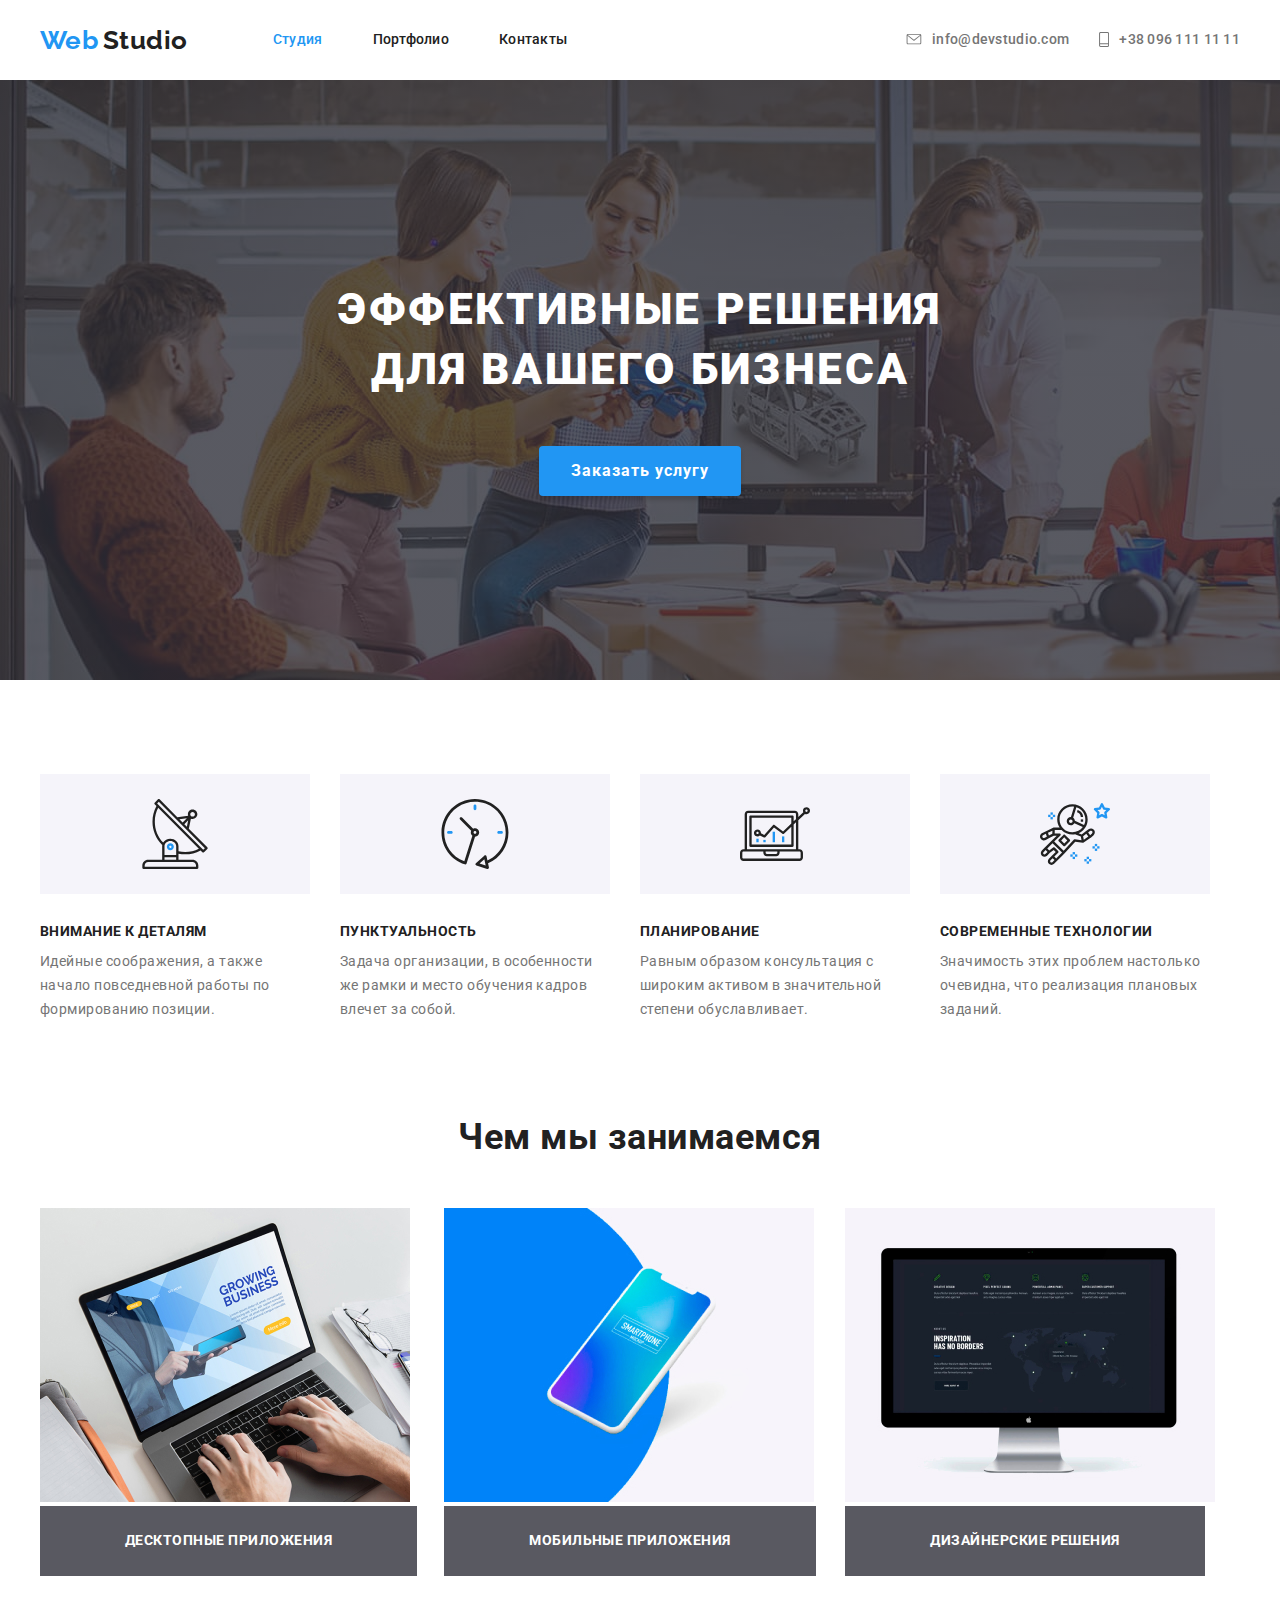
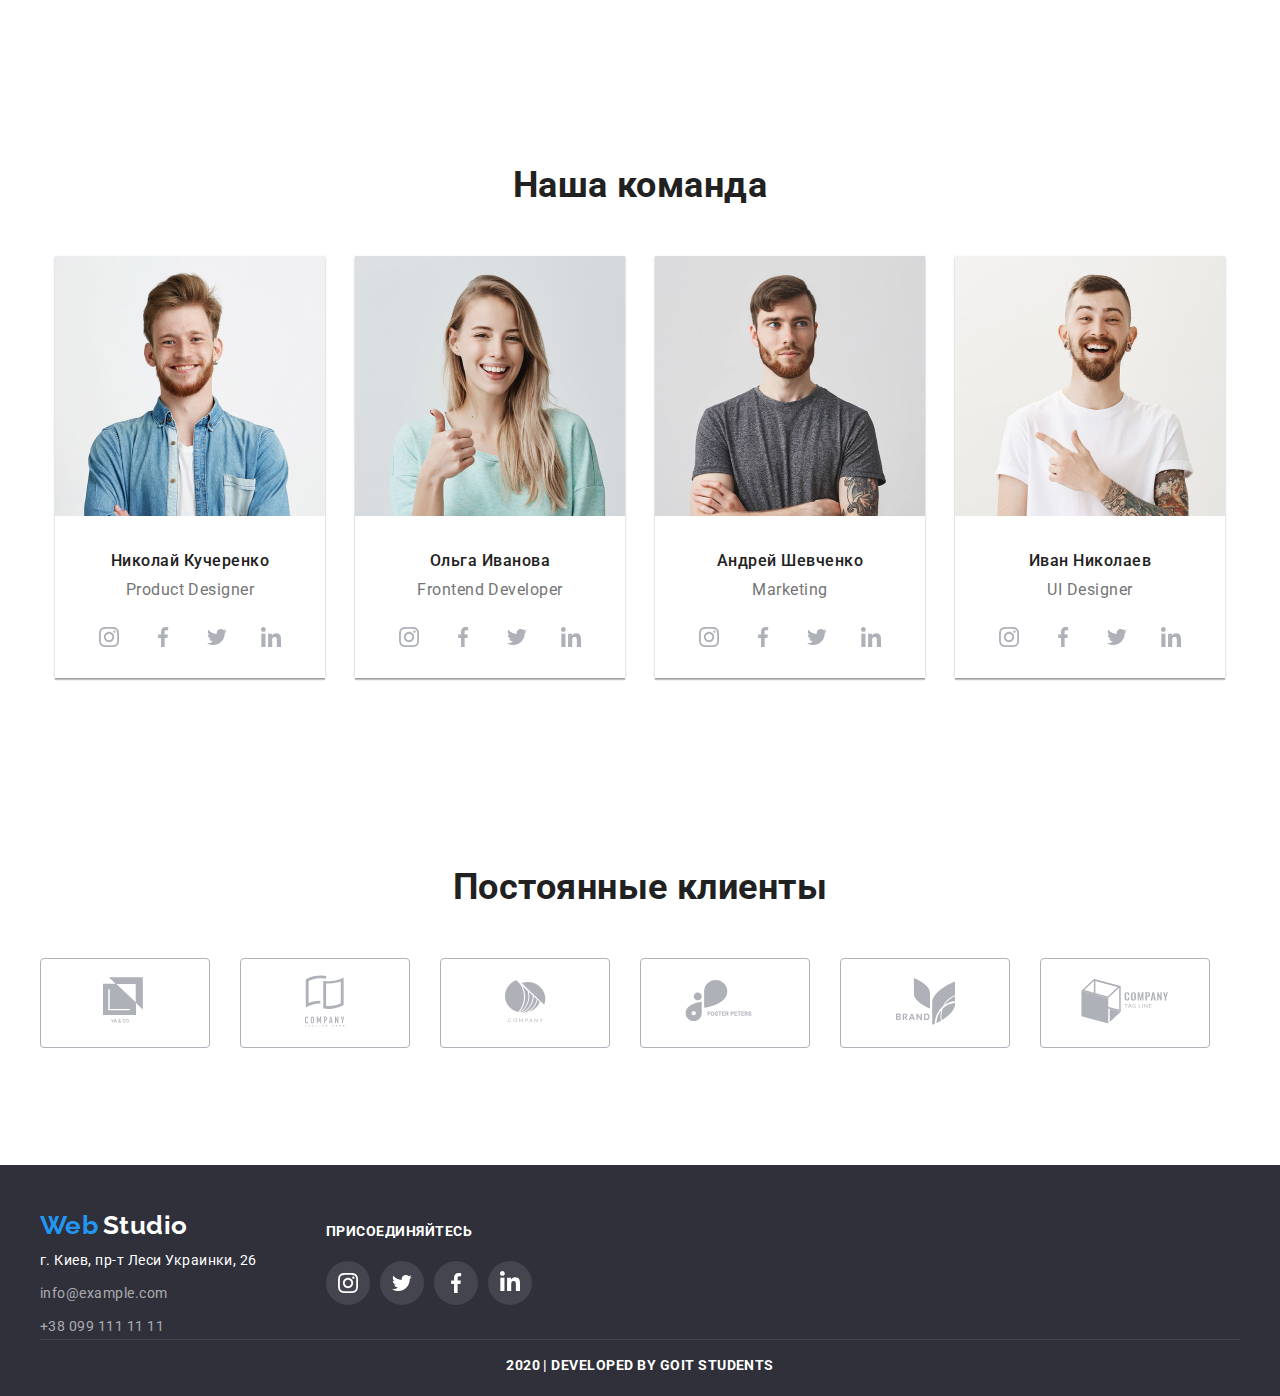
==== index.html @ 24d3c504 "4 homework" ====
<!DOCTYPE html>
<html lang="ru">
  <head>
    <meta charset="UTF-8" />
    <meta name="viewport" content="width=device-width, initial-scale=1.0" />
    <title>Document</title>
    <link
      rel="stylesheet"
      href="https://cdnjs.cloudflare.com/ajax/libs/modern-normalize/0.6.0/modern-normalize.min.css"
    />
    <link
      href="https://fonts.googleapis.com/css2?family=Raleway:wght@700&family=Roboto:wght@400;500;700;900&display=swap"
      rel="stylesheet"
    />
    <link rel="stylesheet" href="./style.css" />
  </head>
  <body>
    <!-- Header -->
    <header>
      <div class="container">
        <nav class="first-nav">
          <a href="./index.html"
            ><span class="web-logo">Web</span>
            <span class="studio-logo">Studio</span></a
          >
          <ul class="header-nav">
            <li class="item">
              <a class="link this" href="./index.html">Студия</a>
            </li>
            <li class="item">
              <a href="./portfolio.html" class="link">Портфолио</a>
            </li>
            <li class="item"><a href="" class="link">Контакты</a></li>
          </ul>
          <ul class="contacts">
            <li class="item">
              <svg width="16" height="11" class="contacts-icon">
                <use href="./images/sprite-svg.svg#icon-email"></use>
              </svg>
              <a href="" class="email">info@devstudio.com</a>
            </li>
            <li class="item">
              <svg width="10" height="15" class="contacts-icon">
                <use href="./images/sprite-svg.svg#icon-phone"></use>
              </svg>
              <a href="" class="phone">+38 096 111 11 11</a>
            </li>
          </ul>
        </nav>
      </div>
    </header>
    <main>
      <!--Hero-->
      <section class="hero">
        <div class="container">
          <h1 class="hero-title">
            Эффективные решения <br />
            для вашего бизнеса
          </h1>
          <p><a href="" class="hero-button">Заказать услугу</a></p>
        </div>
      </section>
      <!-- Avantages -->
      <section class="avantages-section">
        <div class="container">
          <ul class="aventages-list">
            <li class="item">
              <div class="image-container">
                <svg width="70" height="70" class="aventages-icon">
                  <use href="./images/sprite-svg.svg#icon-antenna"></use>
                </svg>
              </div>
              <h3 class="avantages-title">Внимание к деталям</h3>
              <p class="avantages-text">
                Идейные соображения, а также начало повседневной работы по
                формированию позиции.
              </p>
            </li>
            <li class="item">
              <div class="image-container">
                <svg width="70" height="70" class="aventages-icon">
                  <use href="./images/sprite-svg.svg#icon-clock"></use>
                </svg>
              </div>

              <h3 class="avantages-title">Пунктуальность</h3>
              <p class="avantages-text">
                Задача организации, в особенности же рамки и место обучения
                кадров влечет за собой.
              </p>
            </li>
            <li class="item">
              <div class="image-container">
                <svg width="70" height="70" class="aventages-icon">
                  <use href="./images/sprite-svg.svg#icon-diagram"></use>
                </svg>
              </div>

              <h3 class="avantages-title">Планирование</h3>
              <p class="avantages-text">
                Равным образом консультация с широким активом в значительной
                степени обуславливает.
              </p>
            </li>
            <li class="item">
              <div class="image-container">
                <svg width="70" height="70" class="aventages-icon">
                  <use href="./images/sprite-svg.svg#icon-astronaut"></use>
                </svg>
              </div>

              <h3 class="avantages-title">Современные технологии</h3>
              <p class="avantages-text">
                Значимость этих проблем настолько очевидна, что реализация
                плановых заданий.
              </p>
            </li>
          </ul>
        </div>
      </section>
      <!-- Our work -->
      <section class="work-section">
        <div class="container">
          <h2 class="work-title">Чем мы занимаемся</h2>
          <ul class="work-list">
            <li class="item">
              <img
                class="work-image"
                src="./images/index/decorating.jpg"
                alt="Photo"
                width="370"
                height="294"
              />
              <h3 class="examples">Десктопные приложения</h3>
            </li>

            <li class="item">
              <img
                class="work-image"
                src="./images/index/mobile.jpg"
                alt="Photo"
                width="370"
                height="294"
              />
              <h3 class="examples">Мобильные приложения</h3>
            </li>

            <li class="item">
              <img
                class="work-image"
                src="./images/index/decigner.jpg"
                alt="Photo"
                width="370"
                height="294"
              />
              <h3 class="examples">Дизайнерские решения</h3>
            </li>
          </ul>
        </div>
      </section>
      <!-- Our team -->
      <section class="team-section">
        <div class="container">
          <h2 class="team-title">Наша команда</h2>
          <ul class="team-list">
            <li class="item">
              <img
                class="team-images"
                src="./images/index/product designer.jpg"
                alt="Photo"
                width="270"
                height="260"
              />
              <p class="worker-name">Николай Кучеренко</p>
              <p class="name-of-work">Product Designer</p>

              <ul class="links">
                <li class="item">
                  <a
                    href=""
                    class="social-networks"
                    aria-label="Link to Instagram"
                    ><div class="networks">
                      <svg width="20" height="20" class="link-icon">
                        <use
                          href="./images/sprite-svg.svg#icon-instagram"
                        ></use>
                      </svg></div
                  ></a>
                </li>
                <li class="item">
                  <a
                    href=""
                    class="social-networks"
                    aria-label="Link to Twitter"
                    ><div class="networks">
                      <svg width="20" height="20" class="link-icon">
                        <use href="./images/sprite-svg.svg#icon-facebook"></use>
                      </svg></div
                  ></a>
                </li>
                <li class="item">
                  <a
                    href=""
                    class="social-networks"
                    aria-label="Link to Facebook"
                  >
                    <div class="networks">
                      <svg width="20" height="20" class="link-icon">
                        <use href="./images/sprite-svg.svg#icon-twitter"></use>
                      </svg>
                    </div>
                  </a>
                </li>
                <li class="item">
                  <a
                    href=""
                    class="social-networks"
                    aria-label="Link to LinkedIn"
                  >
                    <div class="networks">
                      <svg width="20" height="20" class="link-icon">
                        <use href="./images/sprite-svg.svg#icon-linkedin"></use>
                      </svg>
                    </div>
                  </a>
                </li>
              </ul>
            </li>
            <li class="item">
              <img
                class="team-images"
                src="./images/index/frontend developer.jpg"
                alt="Photo"
                width="270"
                height="260"
              />
              <p class="worker-name">Ольга Иванова</p>
              <p class="name-of-work">Frontend Developer</p>
              <ul class="links">
                <li class="item">
                  <a
                    href=""
                    class="social-networks"
                    aria-label="Link to Instagram"
                  >
                    <div class="networks">
                      <svg width="20" height="20" class="link-icon">
                        <use
                          href="./images/sprite-svg.svg#icon-instagram"
                        ></use>
                      </svg>
                    </div>
                  </a>
                </li>
                <li class="item">
                  <a
                    href=""
                    class="social-networks"
                    aria-label="Link to Twitter"
                  >
                    <div class="networks">
                      <svg width="20" height="20" class="link-icon">
                        <use href="./images/sprite-svg.svg#icon-facebook"></use>
                      </svg>
                    </div>
                  </a>
                </li>
                <li class="item">
                  <a
                    href=""
                    class="social-networks"
                    aria-label="Link to Facebook"
                  >
                    <div class="networks">
                      <svg width="20" height="20" class="link-icon">
                        <use href="./images/sprite-svg.svg#icon-twitter"></use>
                      </svg>
                    </div>
                  </a>
                </li>
                <li class="item">
                  <a
                    href=""
                    class="social-networks"
                    aria-label="Link to LinkedIn"
                  >
                    <div class="networks">
                      <svg width="20" height="20" class="link-icon">
                        <use href="./images/sprite-svg.svg#icon-linkedin"></use>
                      </svg>
                    </div>
                  </a>
                </li>
              </ul>
            </li>
            <li class="item">
              <img
                class="team-images"
                src="./images/index/marketing.jpg"
                alt="Photo"
                width="270"
                height="260"
              />
              <p class="worker-name">Андрей Шевченко</p>
              <p class="name-of-work">Marketing</p>

              <ul class="links">
                <li class="item">
                  <a
                    href=""
                    class="social-networks"
                    aria-label="Link to Instagram"
                  >
                    <div class="networks">
                      <svg width="20" height="20" class="link-icon">
                        <use
                          href="./images/sprite-svg.svg#icon-instagram"
                        ></use>
                      </svg>
                    </div>
                  </a>
                </li>
                <li class="item">
                  <a
                    href=""
                    class="social-networks"
                    aria-label="Link to Twitter"
                  >
                    <div class="networks">
                      <svg width="20" height="20" class="link-icon">
                        <use href="./images/sprite-svg.svg#icon-facebook"></use>
                      </svg>
                    </div>
                  </a>
                </li>
                <li class="item">
                  <a
                    href=""
                    class="social-networks"
                    aria-label="Link to Facebook"
                  >
                    <div class="networks">
                      <svg width="20" height="20" class="link-icon">
                        <use href="./images/sprite-svg.svg#icon-twitter"></use>
                      </svg>
                    </div>
                  </a>
                </li>
                <li class="item">
                  <a
                    href=""
                    class="social-networks"
                    aria-label="Link to LinkedIn"
                  >
                    <div class="networks">
                      <svg width="20" height="20" class="link-icon">
                        <use href="./images/sprite-svg.svg#icon-linkedin"></use>
                      </svg>
                    </div>
                  </a>
                </li>
              </ul>
            </li>
            <li class="item">
              <img
                class="team-images"
                src="./images/index/ui designer.jpg"
                alt="Photo"
                width="270"
                height="260"
              />
              <p class="worker-name">Иван Николаев</p>
              <p class="name-of-work">UI Designer</p>

              <ul class="links">
                <li class="item">
                  <a
                    href=""
                    class="social-networks"
                    aria-label="Link to Instagram"
                  >
                    <div class="networks">
                      <svg width="20" height="20" class="link-icon">
                        <use
                          href="./images/sprite-svg.svg#icon-instagram"
                        ></use>
                      </svg>
                    </div>
                  </a>
                </li>
                <li class="item">
                  <a
                    href=""
                    class="social-networks"
                    aria-label="Link to Twitter"
                  >
                    <div class="networks">
                      <svg width="20" height="20" class="link-icon">
                        <use href="./images/sprite-svg.svg#icon-facebook"></use>
                      </svg>
                    </div>
                  </a>
                </li>
                <li class="item">
                  <a
                    href=""
                    class="social-networks"
                    aria-label="Link to Facebook"
                  >
                    <div class="networks">
                      <svg width="20" height="20" class="link-icon">
                        <use href="./images/sprite-svg.svg#icon-twitter"></use>
                      </svg>
                    </div>
                  </a>
                </li>
                <li class="item">
                  <a
                    href=""
                    class="social-networks"
                    aria-label="Link to LinkedIn"
                  >
                    <div class="networks">
                      <svg width="20" height="20" class="link-icon">
                        <use href="./images/sprite-svg.svg#icon-linkedin"></use>
                      </svg>
                    </div>
                  </a>
                </li>
              </ul>
            </li>
          </ul>
        </div>
      </section>
      <!-- Often clients -->
      <section class="often-clients">
        <div class="container">
          <h2 class="clients-title">Постоянные клиенты</h2>
          <ul class="clients-list">
            <li class="item">
              <a href="">
                <svg width="44" height="49" class="clients-icon">
                  <use href="./images/sprite-svg.svg#icon-logo-1"></use>
                </svg>
              </a>
            </li>
            <li class="item">
              <a href=""
                ><svg width="40" height="52" class="clients-icon">
                  <use href="./images/sprite-svg.svg#icon-logo-2"></use></svg
              ></a>
            </li>
            <li class="item">
              <a href=""
                ><svg width="41" height="43" class="clients-icon">
                  <use href="./images/sprite-svg.svg#icon-logo-3"></use></svg
              ></a>
            </li>
            <li class="item">
              <a href=""
                ><svg width="80" height="42" class="clients-icon">
                  <use href="./images/sprite-svg.svg#icon-logo-4"></use></svg
              ></a>
            </li>
            <li class="item">
              <a href=""
                ><svg width="59" height="47" class="clients-icon">
                  <use href="./images/sprite-svg.svg#icon-logo-5"></use></svg
              ></a>
            </li>
            <li class="item">
              <a href=""
                ><svg width="88" height="45" class="clients-icon">
                  <use href="./images/sprite-svg.svg#icon-logo-6"></use></svg
              ></a>
            </li>
          </ul>
        </div>
      </section>
    </main>
    <!-- Footer -->
    <footer class="footer">
      <div class="container">
        <div class="flex">
          <div class="first-container">
            <p class="footer-logo">
              <span class="footer-web">Web</span>
              <span class="footer-studio">Studio</span>
            </p>
            <p class="communication street">г. Киев, пр-т Леси Украинки, 26</p>
            <p class="communication">info@example.com</p>
            <p class="communication">+38 099 111 11 11</p>
          </div>
          <div class="second-container">
            <b class="first-footer-communication">Присоединяйтесь</b>
            <ul class="footer-list">
              <li class="item">
                <a href="" aria-label="Link to Instagram">
                  <div class="footer-social">
                    <svg width="20" height="20" class="footer-icon">
                      <use href="./images/sprite-svg.svg#icon-instagram"></use>
                    </svg>
                  </div>
                </a>
              </li>
              <li class="item">
                <a href="" aria-label="Link to Twitter">
                  <div class="footer-social">
                    <svg width="20" height="20" class="footer-icon">
                      <use href="./images/sprite-svg.svg#icon-twitter"></use>
                    </svg>
                  </div>
                </a>
              </li>
              <li class="item">
                <a href="" aria-label="Link to Facebook">
                  <div class="footer-social">
                    <svg width="20" height="20" class="footer-icon">
                      <use href="./images/sprite-svg.svg#icon-facebook"></use>
                    </svg>
                  </div>
                </a>
              </li>

              <li class="item">
                <div class="footer-social">
                  <a href="" aria-label="Link to LinkedIn">
                    <svg width="20" height="20" class="footer-icon">
                      <use href="./images/sprite-svg.svg#icon-linkedin"></use>
                    </svg>
                  </a>
                </div>
              </li>
            </ul>
          </div>
        </div>
        <p class="second-footer-communication">
          2020 | Developed by GoIT Students
        </p>
      </div>
    </footer>
  </body>
</html>
---- style.css ----
:root {
  --accent-color: #2196f3;
  --title-color: #212121;
  --text-color: #757575;
  --bgc-color: #f5f4fa;
  --white-color: #ffffff;
}
body {
  color: var(--text-color);
  font-family: 'Roboto', sans-serif;
  letter-spacing: 0.03em;
}
h1,
h2,
h3,
h4 {
  color: var(--title-color);
}
ul {
  list-style: none;
  padding: 0;
  margin: 0;
}
a {
  text-decoration: none;
}
/* Header */
.first-nav {
  display: flex;
  align-items: center;
}
.web-logo {
  color: var(--accent-color);
  font-family: 'Raleway', sans-serif;
  font-weight: 700;
  font-size: 26px;
  line-height: 1.19;
}
.studio-logo {
  color: var(--title-color);
  font-family: 'Raleway', sans-serif;
  font-weight: 700;
  font-size: 26px;
  line-height: 1.19;
}
.link {
  display: inline-block;
  padding-top: 32px;
  padding-bottom: 32px;
  color: var(--title-color);
  font-weight: 500;
  font-size: 14px;
  line-height: 1.14;
  letter-spacing: 0.02em;
}
.link.this {
  color: var(--accent-color);
}

.header-nav {
  display: flex;
  margin-left: 85px;
}
.header-nav .item:not(:last-child) {
  margin-right: 50px;
}

.header-nav .link:hover,
.header-nav .link:focus {
  color: var(--accent-color);
}
.contacts .email,
.contacts .phone {
  font-weight: 500;
  font-size: 14px;
  line-height: 1.14;
  color: inherit;
  letter-spacing: 0.02em;
}
.contacts .email:hover,
.contacts .email:focus,
.contacts .phone:hover,
.contacts .phone:focus {
  color: var(--accent-color);
}
.contacts {
  display: flex;
  margin-left: auto;
}
.contacts .item:not(:last-child) {
  margin-right: 30px;
}

.contacts .item {
  display: inline-flex;
  align-items: center;
}

.contacts-icon {
  fill: currentColor;
  margin-right: 10px;
}

.contacts .item:hover {
  color: var(--accent-color);
}
/* Footer */
.footer {
  display: flex;
  background-color: #2f303a;
}
.flex {
  display: flex;
}
.container.flex {
  display: flex;
}
.footer-logo {
  margin-bottom: 0;
  margin-top: 45px;
}
.footer-web {
  color: var(--accent-color);
  font-family: 'Raleway', sans-serif;
  font-weight: 700;
  font-size: 26px;
  line-height: 1.19;
}
.footer-studio {
  color: var(--white-color);
  font-family: 'Raleway', sans-serif;
  font-weight: 700;
  font-size: 26px;
  line-height: 1.19;
}

.communication.street {
  color: var(--white-color);
  margin-bottom: 0px;
  margin-top: 8px;
}
.communication {
  color: rgba(255, 255, 255, 0.6);
  font-size: 14px;
  line-height: 1.71;
  margin-top: 9px;
  margin-bottom: 0px;
}
.first-footer-communication {
  color: var(--white-color);
  font-weight: 700;
  font-size: 14px;
  line-height: 1.14;
  text-transform: uppercase;
  text-align: center;
}
.second-footer-communication {
  padding-top: 18px;
  padding-bottom: 21px;
  border: 1px solid;
  border-color: rgba(255, 255, 255, 0.1) #2f303a #2f303a #2f303a;
  margin-top: 0;
  margin-bottom: 0;
  color: var(--white-color);
  font-weight: 700;
  font-size: 14px;
  line-height: 1.14;
  text-transform: uppercase;
  text-align: center;
}
.second-container {
  margin-left: 69px;
  margin-top: 57px;
}
.footer-list {
  display: flex;
}
.footer-list .item {
  margin-top: 20px;
}
.footer-icon {
  fill: var(--white-color);
}
.footer-social {
  display: inline-flex;
  padding: 0;
  width: 44px;
  height: 44px;
  background-color: rgba(255, 255, 255, 0.1);
  border-radius: 50%;
  align-items: center;
  justify-content: center;
}
.footer-list .item:not(:last-child) {
  margin-right: 10px;
}
.footer-social:hover {
  background-color: var(--accent-color);
}

/* STUDIO */
.container {
  margin-left: auto;
  margin-right: auto;
  width: 1230px;
  padding-left: 15px;
  padding-right: 15px;
  /* outline: solid 1px tomato; */
}
/* Hero */
.hero {
  text-align: center;
  max-width: 1600px;
  min-height: 600px;
  background-image: linear-gradient(
      rgba(47, 48, 58, 0.8),
      rgba(47, 48, 58, 0.8)
    ),
    url('./images/index/hero-image.jpg');
}
.hero-title {
  margin-bottom: 0px;
  margin-top: 0px;
  padding-top: 200px;
  color: var(--white-color);
  font-weight: 900;
  font-size: 44px;
  line-height: 1.36;
  letter-spacing: 0.06em;
  text-transform: uppercase;
}
.hero-button {
  margin-top: 30px;
  margin-bottom: 0px;
  display: inline-block;
  color: var(--white-color);
  background-color: var(--accent-color);
  padding: 10px 32px;
  box-shadow: 0px 4px 4px rgba(0, 0, 0, 0.15);
  border-radius: 4px;
  font-weight: 700;
  font-size: 16px;
  line-height: 1.87;
  letter-spacing: 0.06em;
}

/* Avantages  */
.image-container {
  display: flex;
  width: 270px;
  height: 120px;
  align-items: center;
  justify-content: center;
  background-color: var(--bgc-color);
}
.aventages-list {
  display: flex;
}
.aventages-list .item:not(:last-child) {
  margin-right: 30px;
}
.aventages-list .item {
  width: 270px;
}
.avantages-section {
  padding: 94px 0px;
}
.avantages-title {
  margin-bottom: 0px;
  margin-top: 30px;
  font-weight: 700;
  font-size: 14px;
  line-height: 1.14;
  text-transform: uppercase;
}
.avantages-text {
  margin-bottom: 0px;
  margin-top: 10px;
  font-size: 14px;
  line-height: 1.71;
}
.aventages-icon {
  color: var(--accent-color);
}

/* Our work */
.work-list {
  display: flex;
}
.work-section {
  padding-bottom: 117px;
}
.work-title {
  margin-bottom: 0px;
  margin-top: 0px;
  font-weight: 700;
  font-size: 36px;
  line-height: 1.17;
  text-align: center;
}
.work-image {
  margin-top: 50px;
}
.examples {
  margin-bottom: 0px;
  margin-top: 0px;
  padding: 27px 85px;
  display: inline-block;
  background-color: rgba(47, 48, 58, 0.8);
  color: var(--white-color);
  font-weight: 700;
  font-size: 14px;
  line-height: 1.14;
  text-transform: uppercase;
}

/* Our team */
.team-list {
  display: flex;
  justify-content: center;
}
.team-list > .item:not(:last-child) {
  margin-right: 30px;
}
.team-list > .item {
  width: 270px;
  height: 422px;
  margin-top: 50px;
  box-shadow: 0px 2px 1px rgba(0, 0, 0, 0.2), 0px 1px 1px rgba(0, 0, 0, 0.14),
    0px 1px 3px rgba(0, 0, 0, 0.12);
}
.links {
  display: flex;
}
.team-section {
  padding-bottom: 117px;
  padding-top: 71px;
}
/* .team-images {
  margin-top: 50px;
} */
.team-title {
  margin-bottom: 0px;
  margin-top: 0px;
  font-weight: 700;
  font-size: 36px;
  line-height: 1.17;
  text-align: center;
}
.worker-name {
  margin-bottom: 0px;
  margin-top: 30px;
  text-align: center;
  color: var(--title-color);
  font-weight: 500;
  font-size: 16px;
  line-height: 1.19;
}
.name-of-work {
  margin-bottom: 0px;
  margin-top: 10px;
  text-align: center;
  font-size: 16px;
  line-height: 1.19;
}
.links {
  margin-top: 16px;
  justify-content: center;
}
.networks {
  display: inline-flex;
  padding: 0;
  width: 44px;
  height: 44px;

  align-items: center;
  justify-content: center;
}
.links .item:not(:last-child) {
  margin-right: 10px;
}
.link-icon {
  fill: #afb1b8;
}
.networks:hover {
  fill: white;
  background-color: var(--accent-color);
  border-radius: 50%;
}
.networks:hover .link-icon {
  fill: var(--white-color);
}

/* Often clients */
.often-clients {
  padding-bottom: 117px;
  padding-top: 71px;
}
.clients-title {
  margin-bottom: 0px;
  margin-top: 0px;
  font-weight: 700;
  font-size: 36px;
  line-height: 1.17;
  text-align: center;
}
.clients-list {
  display: flex;
  margin-top: 50px;
  margin-left: auto;
  margin-right: auto;
}
.clients-list .item {
  display: inline-flex;
  border-radius: 4px;
  border: 1px solid #afb1b8;
}
.clients-list .item:not(:last-child) {
  margin-right: 30px;
}
.clients-list .item {
  width: 170px;
  height: 90px;
  display: flex;
  align-items: center;
  justify-content: center;
}
.clients-icon {
  fill: #afb1b8;
}
.clients-list .item:hover .clients-icon {
  fill: var(--accent-color);
}

.clients-list .item:hover {
  border-radius: 4px;
  border: 1px solid var(--accent-color);
}

/* PORTFOLIO */
.portfolio-section {
  margin-top: 94px;
}
/* Radio-button */
.button-list {
  display: flex;
  justify-content: center;
}
.button {
  display: inline-block;
  color: var(--title-color);
  background-color: var(--bgc-color);
  padding: 6px 22px;
  font-weight: 500;
  font-size: 16px;
  line-height: 1.62;
  margin-top: 10px;
  border-radius: 4px;
}

.button:hover {
  color: var(--white-color);
  background-color: var(--accent-color);
  padding: 6px 22px;
  box-shadow: 0px 2px 2px rgba(0, 0, 0, 0.12), 0px 1px 2px rgba(0, 0, 0, 0.08),
    0px 3px 1px rgba(0, 0, 0, 0.1);
  border-radius: 4px;
}

/* works */

.works-title {
  padding-left: 24px;
  padding-right: 24px;
  margin-bottom: 0px;
  margin-top: 20px;
  font-weight: 700;
  font-size: 18px;
  line-height: 2;
  letter-spacing: 0.06em;
}
.type-of-work {
  padding-left: 24px;
  padding-right: 24px;
  margin-top: 4px;
  font-size: 16px;
  line-height: 1.87;
}
.transform-text {
  color: var(--white-color);
  background-color: #000000;
  font-size: 18px;
  line-height: 1.56;
}
.list-of-work .item {
  border: 1px solid #eeeeee;
  width: 370px;
  height: 404px;
}
.list-of-work .item:hover {
  border: 1px solid #eeeeee;
  box-shadow: 1px 4px 6px rgba(0, 0, 0, 0.16), 0px 4px 4px rgba(0, 0, 0, 0.06),
    0px 1px 1px rgba(0, 0, 0, 0.12);
}
.list-of-work {
  padding-top: 34px;
  padding-bottom: 94px;
  display: flex;
  flex-wrap: wrap;
  width: (100% - 60px) / 3;
}
.list-of-work .item:not(:nth-child(3n)) {
  margin-right: 30px;
}
.list-of-work .item:not(:nth-child(-n + 3)) {
  margin-top: 30px;
}
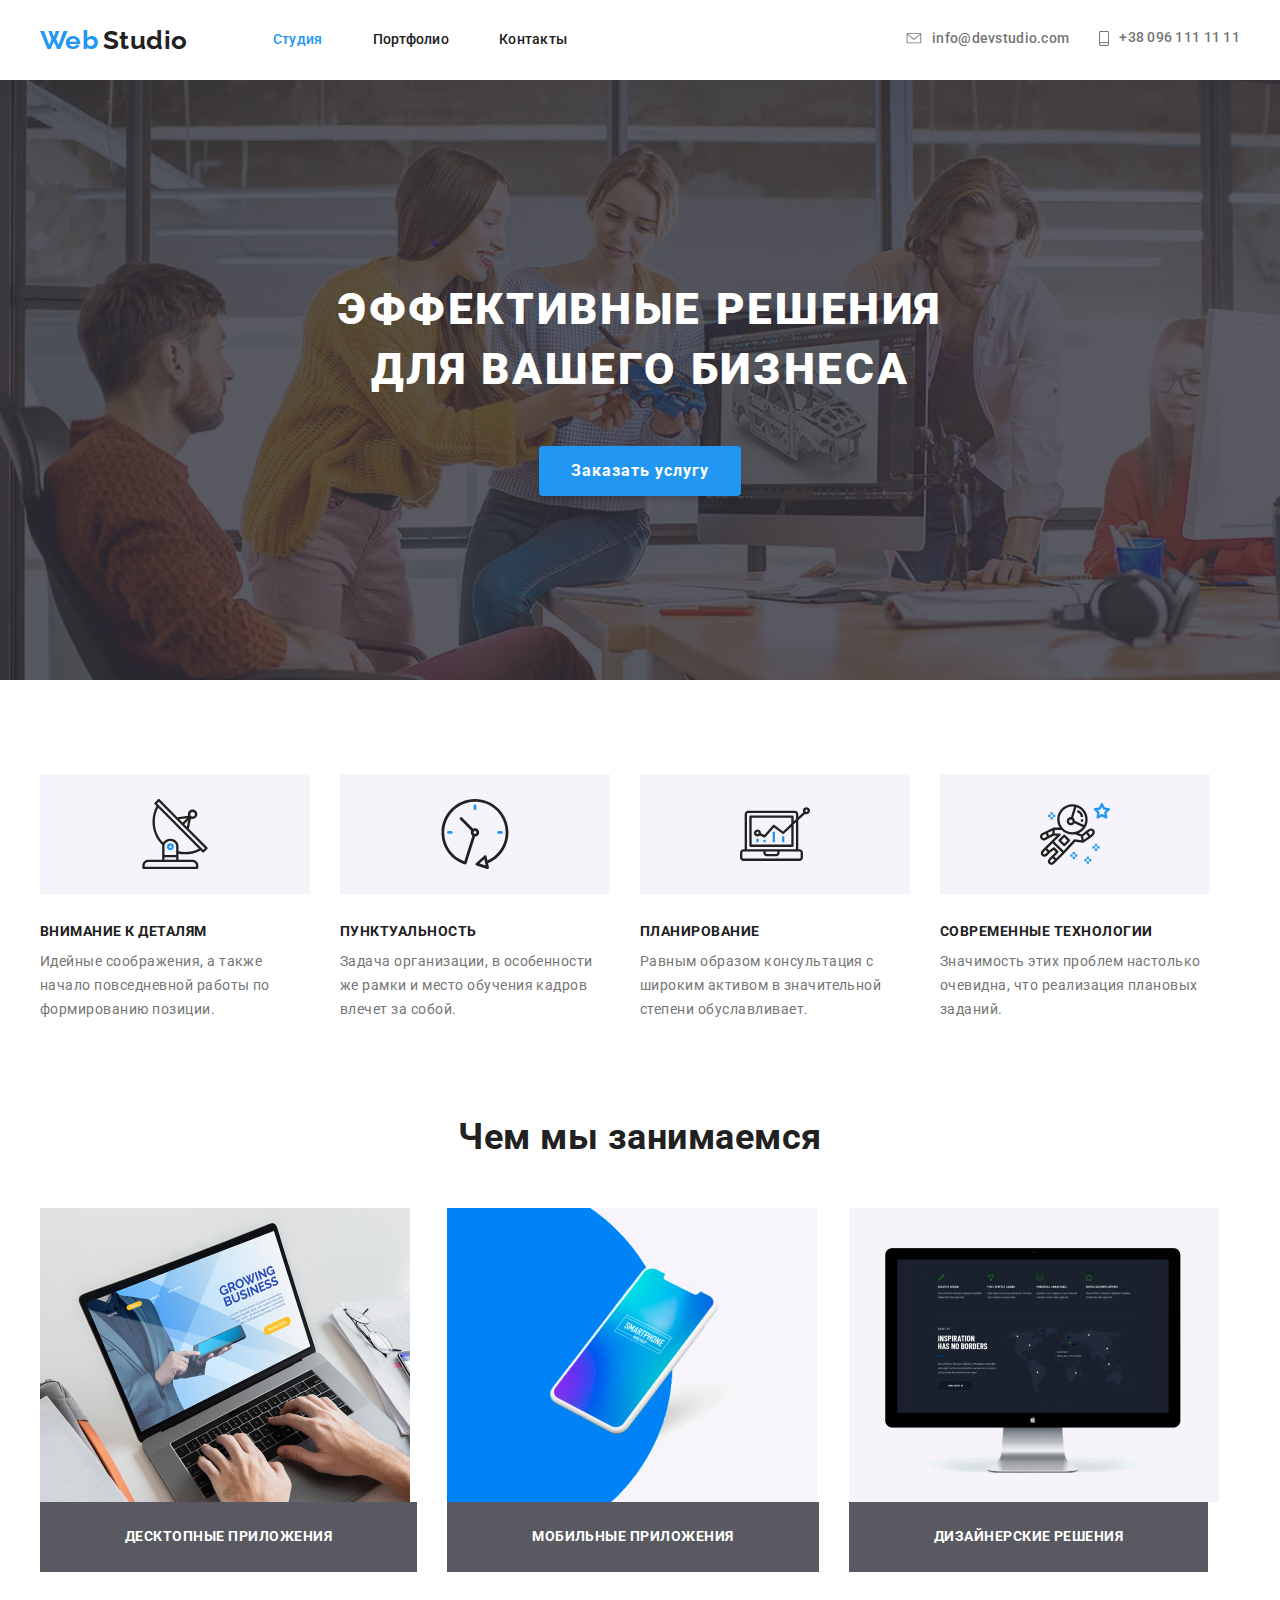
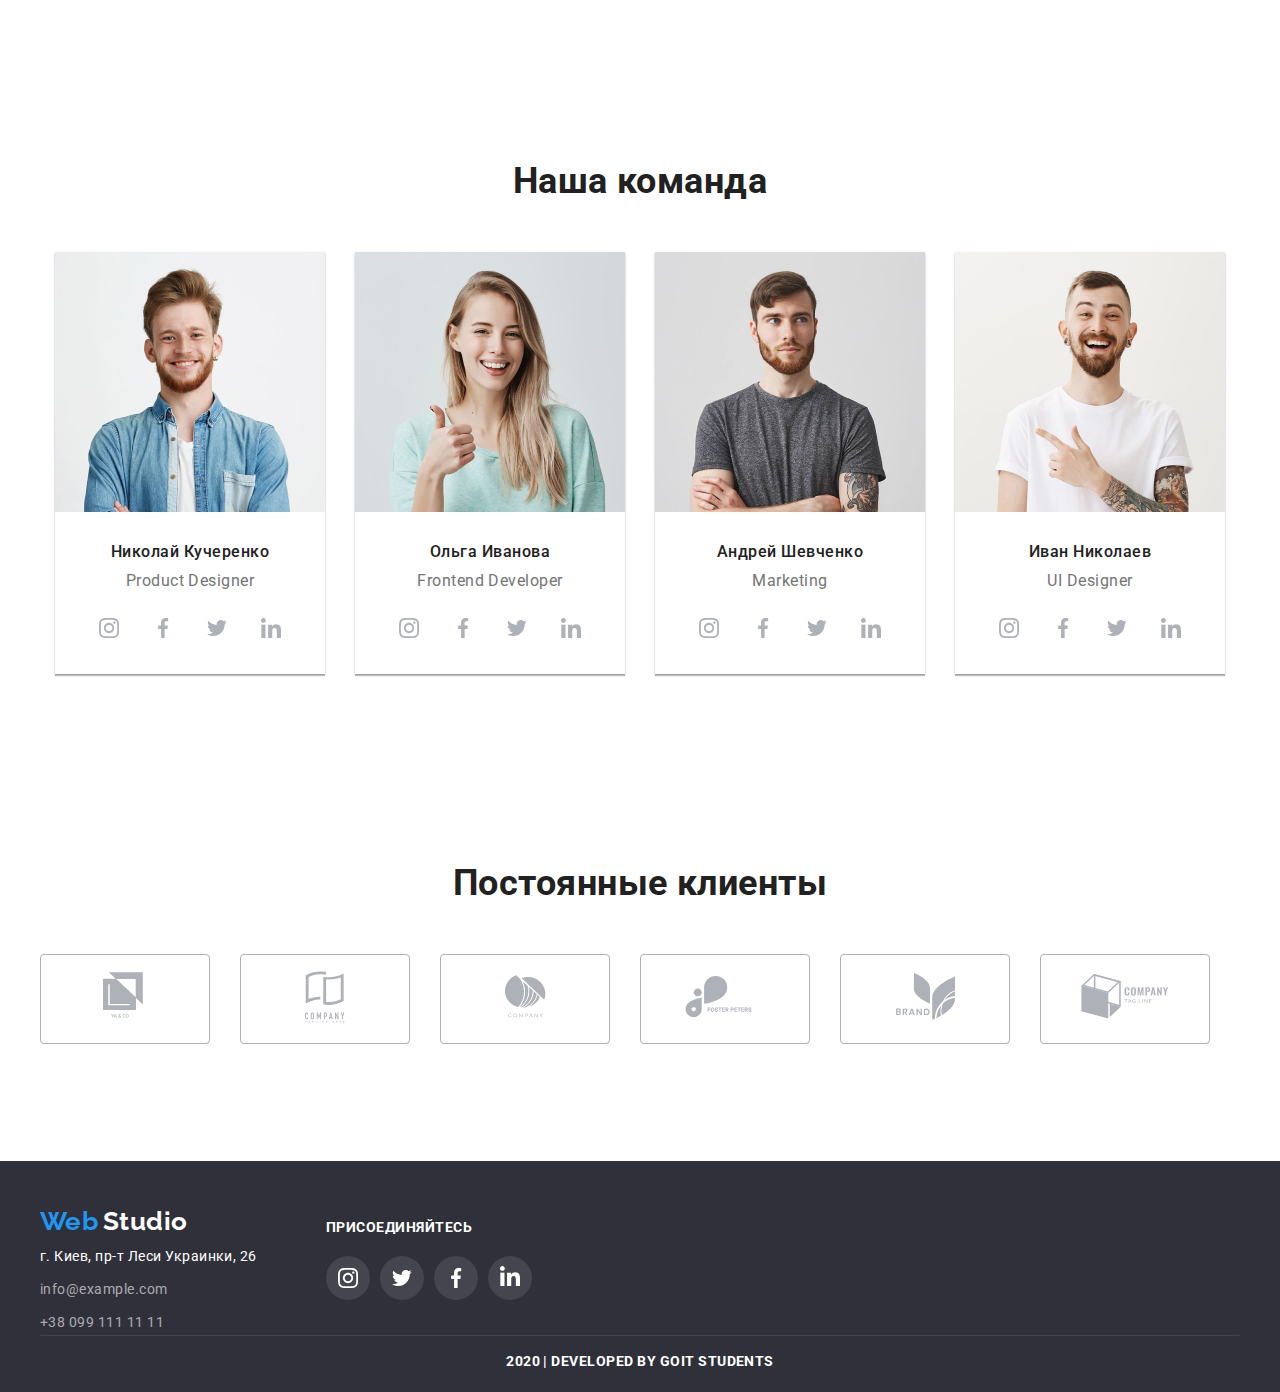
==== commit 7cb9cb17: "8 homework" ====
--- a/index.html
+++ b/index.html
@@ -34,16 +34,20 @@
           </ul>
           <ul class="contacts">
             <li class="item">
-              <svg width="16" height="11" class="contacts-icon">
-                <use href="./images/sprite-svg.svg#icon-email"></use>
-              </svg>
-              <a href="" class="email">info@devstudio.com</a>
-            </li>
-            <li class="item">
-              <svg width="10" height="15" class="contacts-icon">
-                <use href="./images/sprite-svg.svg#icon-phone"></use>
-              </svg>
-              <a href="" class="phone">+38 096 111 11 11</a>
+              <a href="" class="email">
+                <svg width="16" height="11" class="contacts-icon">
+                  <use href="./images/sprite-svg.svg#icon-email"></use>
+                </svg>
+                info@devstudio.com</a
+              >
+            </li>
+            <li class="item">
+              <a href="" class="phone">
+                <svg width="10" height="15" class="contacts-icon">
+                  <use href="./images/sprite-svg.svg#icon-phone"></use>
+                </svg>
+                +38 096 111 11 11</a
+              >
             </li>
           </ul>
         </nav>
@@ -166,7 +170,7 @@
             <li class="item">
               <img
                 class="team-images"
-                src="./images/index/product designer.jpg"
+                src="./images/index/product-designer.jpg"
                 alt="Photo"
                 width="270"
                 height="260"
@@ -180,7 +184,7 @@
                     href=""
                     class="social-networks"
                     aria-label="Link to Instagram"
-                    ><div class="networks">
+                    ><div class="networks instagram">
                       <svg width="20" height="20" class="link-icon">
                         <use
                           href="./images/sprite-svg.svg#icon-instagram"
@@ -230,7 +234,7 @@
             <li class="item">
               <img
                 class="team-images"
-                src="./images/index/frontend developer.jpg"
+                src="./images/index/frontend-developer.jpg"
                 alt="Photo"
                 width="270"
                 height="260"
@@ -244,7 +248,7 @@
                     class="social-networks"
                     aria-label="Link to Instagram"
                   >
-                    <div class="networks">
+                    <div class="networks instagram">
                       <svg width="20" height="20" class="link-icon">
                         <use
                           href="./images/sprite-svg.svg#icon-instagram"
@@ -312,7 +316,7 @@
                     class="social-networks"
                     aria-label="Link to Instagram"
                   >
-                    <div class="networks">
+                    <div class="networks instagram">
                       <svg width="20" height="20" class="link-icon">
                         <use
                           href="./images/sprite-svg.svg#icon-instagram"
@@ -365,7 +369,7 @@
             <li class="item">
               <img
                 class="team-images"
-                src="./images/index/ui designer.jpg"
+                src="./images/index/ui-designer.jpg"
                 alt="Photo"
                 width="270"
                 height="260"
@@ -380,7 +384,7 @@
                     class="social-networks"
                     aria-label="Link to Instagram"
                   >
-                    <div class="networks">
+                    <div class="networks instagram">
                       <svg width="20" height="20" class="link-icon">
                         <use
                           href="./images/sprite-svg.svg#icon-instagram"
@@ -446,34 +450,39 @@
               </a>
             </li>
             <li class="item">
-              <a href=""
-                ><svg width="40" height="52" class="clients-icon">
-                  <use href="./images/sprite-svg.svg#icon-logo-2"></use></svg
-              ></a>
-            </li>
-            <li class="item">
-              <a href=""
-                ><svg width="41" height="43" class="clients-icon">
-                  <use href="./images/sprite-svg.svg#icon-logo-3"></use></svg
-              ></a>
+              <a href="">
+                <svg width="40" height="52" class="clients-icon">
+                  <use href="./images/sprite-svg.svg#icon-logo-2"></use>
+                </svg>
+              </a>
+            </li>
+            <li class="item">
+              <a href="">
+                <svg width="41" height="43" class="clients-icon">
+                  <use href="./images/sprite-svg.svg#icon-logo-3"></use>
+                </svg>
+              </a>
             </li>
             <li class="item">
               <a href=""
                 ><svg width="80" height="42" class="clients-icon">
-                  <use href="./images/sprite-svg.svg#icon-logo-4"></use></svg
-              ></a>
+                  <use href="./images/sprite-svg.svg#icon-logo-4"></use>
+                </svg>
+              </a>
             </li>
             <li class="item">
               <a href=""
                 ><svg width="59" height="47" class="clients-icon">
-                  <use href="./images/sprite-svg.svg#icon-logo-5"></use></svg
-              ></a>
-            </li>
-            <li class="item">
-              <a href=""
-                ><svg width="88" height="45" class="clients-icon">
-                  <use href="./images/sprite-svg.svg#icon-logo-6"></use></svg
-              ></a>
+                  <use href="./images/sprite-svg.svg#icon-logo-5"></use>
+                </svg>
+              </a>
+            </li>
+            <li class="item">
+              <a href="">
+                <svg width="88" height="45" class="clients-icon">
+                  <use href="./images/sprite-svg.svg#icon-logo-6"></use>
+                </svg>
+              </a>
             </li>
           </ul>
         </div>
@@ -497,7 +506,7 @@
             <ul class="footer-list">
               <li class="item">
                 <a href="" aria-label="Link to Instagram">
-                  <div class="footer-social">
+                  <div class="footer-social instagram">
                     <svg width="20" height="20" class="footer-icon">
                       <use href="./images/sprite-svg.svg#icon-instagram"></use>
                     </svg>
--- a/style.css
+++ b/style.css
@@ -91,11 +91,15 @@
   margin-right: 30px;
 }
 
-.contacts .item {
+/* .contacts .item {
   display: inline-flex;
   align-items: center;
-}
-
+} */
+.email,
+.phone {
+  display: inline-flex;
+  align-items: center;
+}
 .contacts-icon {
   fill: currentColor;
   margin-right: 10px;
@@ -209,9 +213,10 @@
 }
 /* Hero */
 .hero {
+  padding-top: 200px;
   text-align: center;
   max-width: 1600px;
-  min-height: 600px;
+  height: 600px;
   background-image: linear-gradient(
       rgba(47, 48, 58, 0.8),
       rgba(47, 48, 58, 0.8)
@@ -221,7 +226,6 @@
 .hero-title {
   margin-bottom: 0px;
   margin-top: 0px;
-  padding-top: 200px;
   color: var(--white-color);
   font-weight: 900;
   font-size: 44px;
@@ -262,6 +266,7 @@
 .aventages-list .item {
   width: 270px;
 }
+
 .avantages-section {
   padding: 94px 0px;
 }
@@ -286,6 +291,10 @@
 /* Our work */
 .work-list {
   display: flex;
+  margin-top: 50px;
+}
+.work-list .item:not(:last-child) {
+  margin-right: 30px;
 }
 .work-section {
   padding-bottom: 117px;
@@ -299,7 +308,7 @@
   text-align: center;
 }
 .work-image {
-  margin-top: 50px;
+  display: block;
 }
 .examples {
   margin-bottom: 0px;
@@ -318,6 +327,7 @@
 .team-list {
   display: flex;
   justify-content: center;
+  margin-top: 50px;
 }
 .team-list > .item:not(:last-child) {
   margin-right: 30px;
@@ -325,9 +335,12 @@
 .team-list > .item {
   width: 270px;
   height: 422px;
-  margin-top: 50px;
   box-shadow: 0px 2px 1px rgba(0, 0, 0, 0.2), 0px 1px 1px rgba(0, 0, 0, 0.14),
     0px 1px 3px rgba(0, 0, 0, 0.12);
+  translate: 3000ms;
+}
+.team-list > .item:hover {
+  transform: scale(1.15);
 }
 .links {
   display: flex;
@@ -336,9 +349,9 @@
   padding-bottom: 117px;
   padding-top: 71px;
 }
-/* .team-images {
-  margin-top: 50px;
-} */
+.team-images {
+  display: block;
+}
 .team-title {
   margin-bottom: 0px;
   margin-top: 0px;
@@ -382,6 +395,21 @@
 .link-icon {
   fill: #afb1b8;
 }
+.instagram:hover {
+  background-image: linear-gradient(
+    to top right,
+    #ffdc80,
+    #fcaf45,
+    #f77737,
+    #f56040,
+    #fd1d1d,
+    #e1306c,
+    #c13584,
+    #833ab4,
+    #5851db,
+    #405de6
+  );
+}
 .networks:hover {
   fill: white;
   background-color: var(--accent-color);
@@ -390,7 +418,9 @@
 .networks:hover .link-icon {
   fill: var(--white-color);
 }
-
+.social-networks {
+  display: inline-block;
+}
 /* Often clients */
 .often-clients {
   padding-bottom: 117px;
@@ -414,7 +444,12 @@
   display: inline-flex;
   border-radius: 4px;
   border: 1px solid #afb1b8;
-}
+  translate: 3000ms;
+}
+.clients-list .item:hover {
+  transform: scale(1.25);
+}
+
 .clients-list .item:not(:last-child) {
   margin-right: 30px;
 }
@@ -445,6 +480,10 @@
 .button-list {
   display: flex;
   justify-content: center;
+}
+.button-list .item:not(:last-child) {
+  display: inline-block;
+  margin-right: 8px;
 }
 .button {
   display: inline-block;
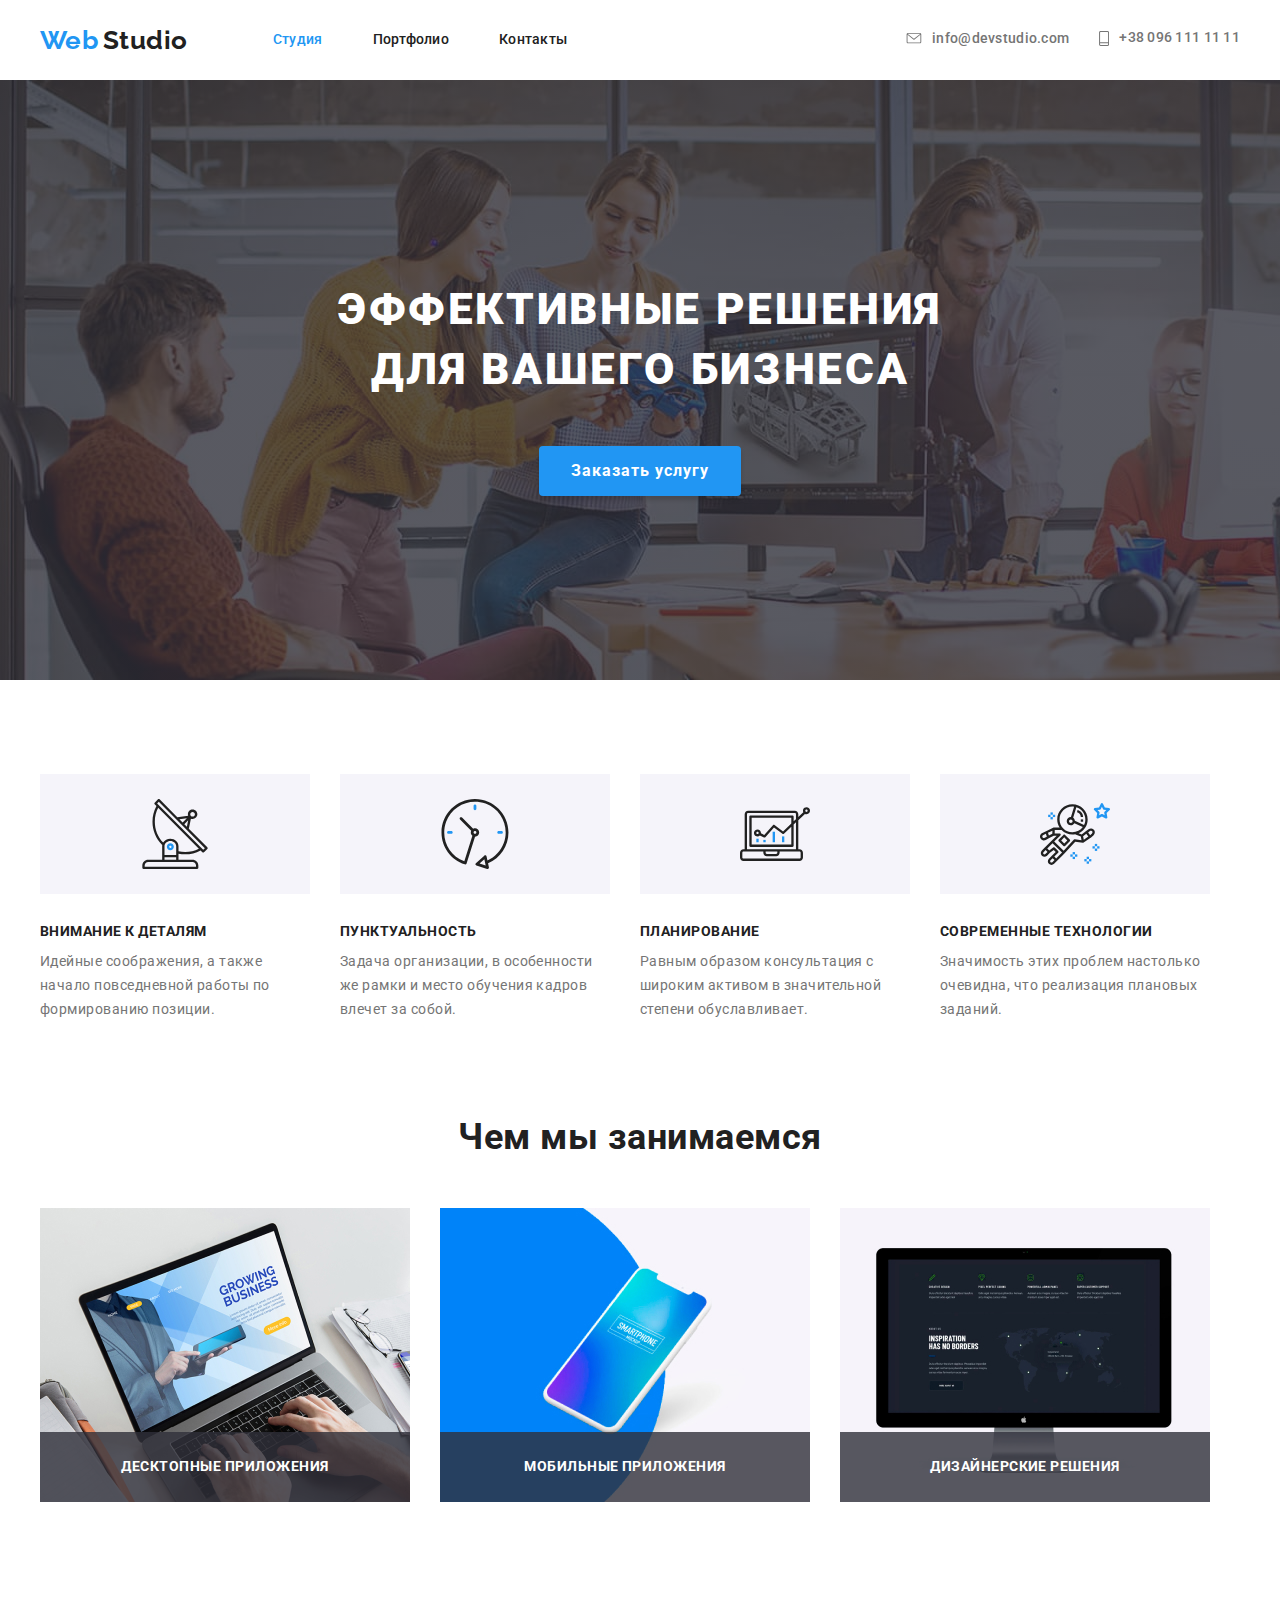
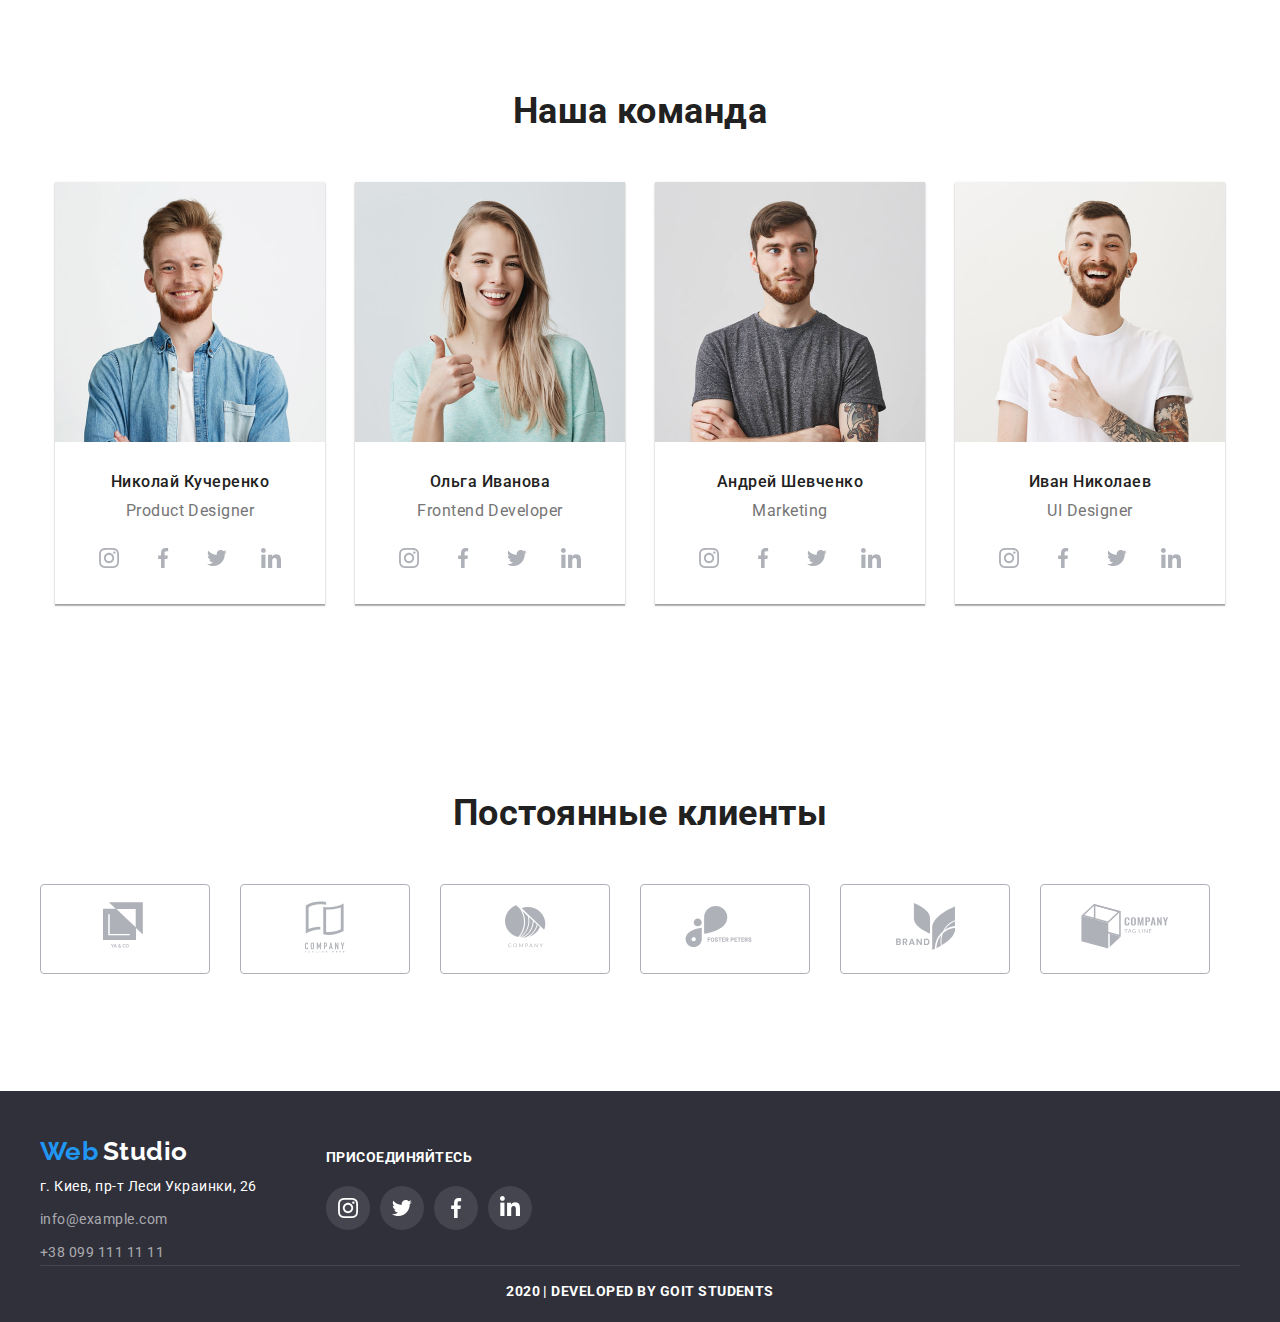
==== commit 1ba5b513: "09" ====
--- a/index.html
+++ b/index.html
@@ -135,7 +135,10 @@
                 width="370"
                 height="294"
               />
-              <h3 class="examples">Десктопные приложения</h3>
+
+              <div class="examples-container">
+                <h3 class="examples">Десктопные приложения</h3>
+              </div>
             </li>
 
             <li class="item">
@@ -146,7 +149,9 @@
                 width="370"
                 height="294"
               />
-              <h3 class="examples">Мобильные приложения</h3>
+              <div class="examples-container">
+                <h3 class="examples">Мобильные приложения</h3>
+              </div>
             </li>
 
             <li class="item">
@@ -157,7 +162,9 @@
                 width="370"
                 height="294"
               />
-              <h3 class="examples">Дизайнерские решения</h3>
+              <div class="examples-container">
+                <h3 class="examples">Дизайнерские решения</h3>
+              </div>
             </li>
           </ul>
         </div>
--- a/style.css
+++ b/style.css
@@ -213,6 +213,8 @@
 }
 /* Hero */
 .hero {
+  margin-left: auto;
+  margin-right: auto;
   padding-top: 200px;
   text-align: center;
   max-width: 1600px;
@@ -296,6 +298,9 @@
 .work-list .item:not(:last-child) {
   margin-right: 30px;
 }
+.work-list .item {
+  position: relative;
+}
 .work-section {
   padding-bottom: 117px;
 }
@@ -313,14 +318,22 @@
 .examples {
   margin-bottom: 0px;
   margin-top: 0px;
-  padding: 27px 85px;
   display: inline-block;
-  background-color: rgba(47, 48, 58, 0.8);
   color: var(--white-color);
   font-weight: 700;
   font-size: 14px;
   line-height: 1.14;
   text-transform: uppercase;
+}
+.examples-container {
+  position: absolute;
+  width: 370px;
+  height: 70px;
+  background-color: rgba(47, 48, 58, 0.8);
+  display: flex;
+  align-items: center;
+  justify-content: center;
+  bottom: 0;
 }
 
 /* Our team */
@@ -447,7 +460,7 @@
   translate: 3000ms;
 }
 .clients-list .item:hover {
-  transform: scale(1.25);
+  transform: scale(1.15);
 }
 
 .clients-list .item:not(:last-child) {
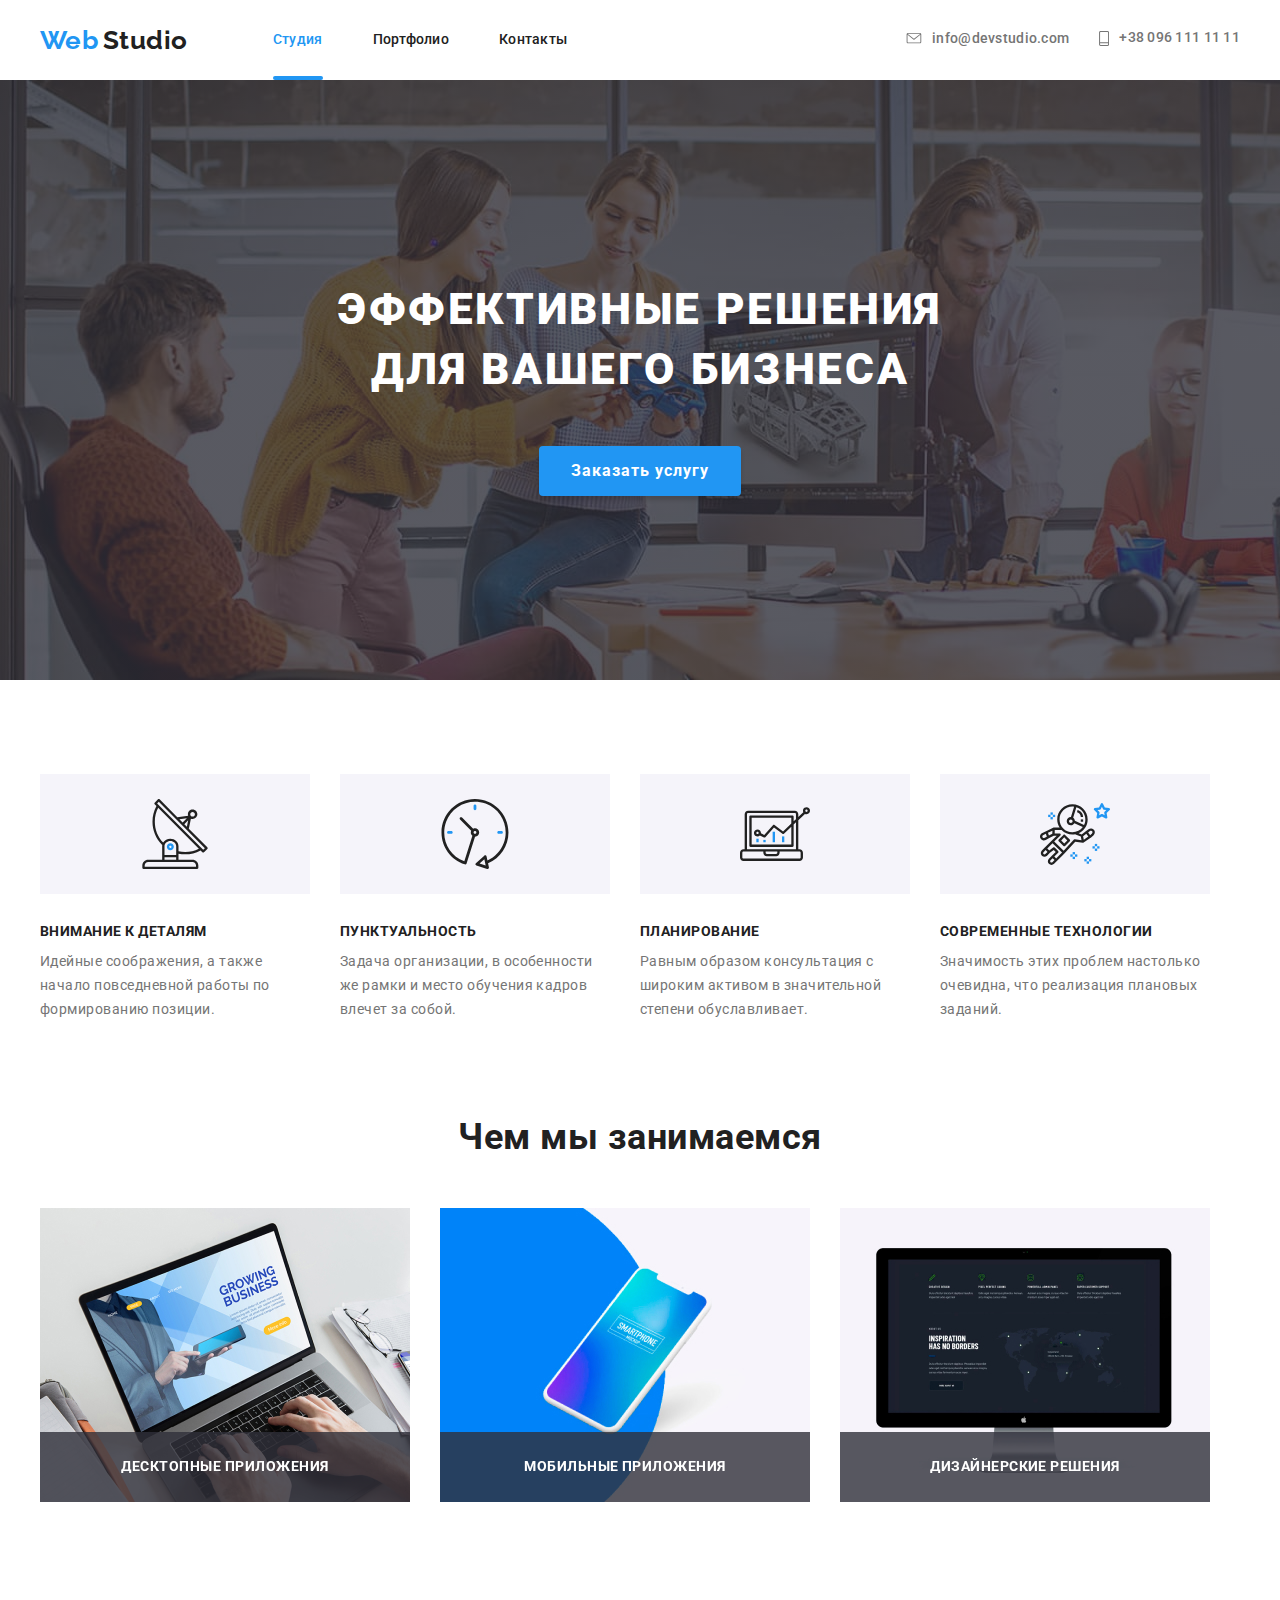
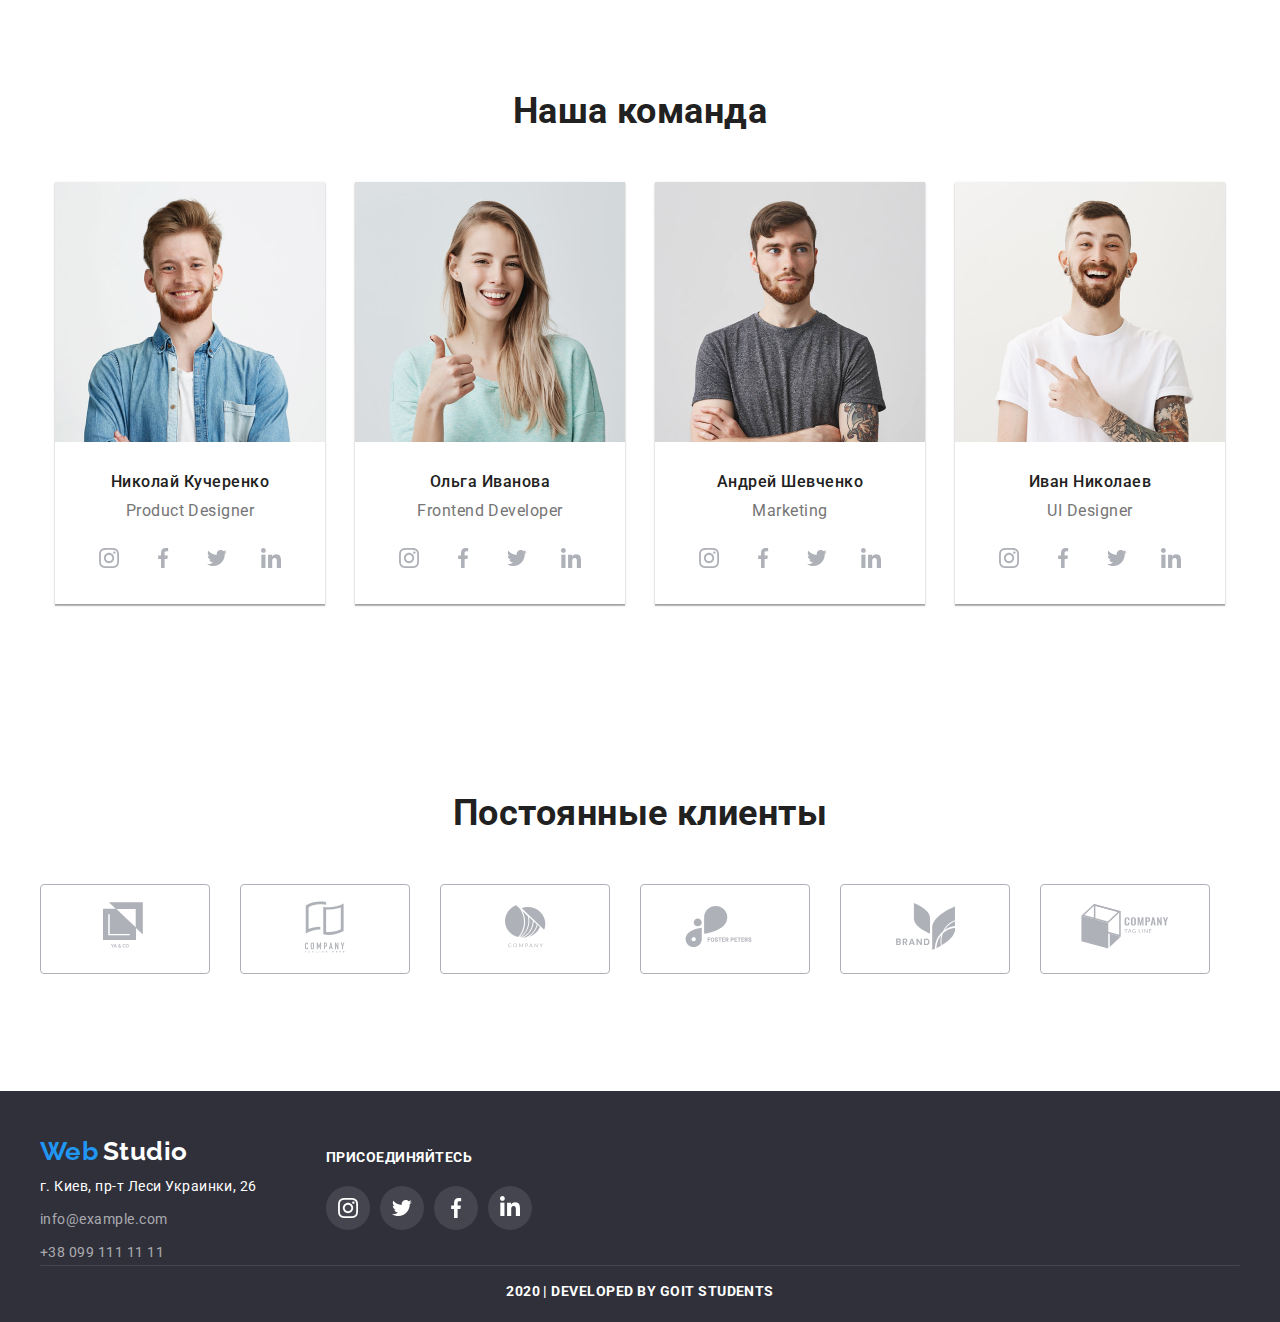
==== commit 661452ed: "11" ====
--- a/index.html
+++ b/index.html
@@ -61,7 +61,45 @@
             Эффективные решения <br />
             для вашего бизнеса
           </h1>
-          <p><a href="" class="hero-button">Заказать услугу</a></p>
+          <p>
+            <a class="hero-button" data-modal-open>Заказать услугу</a>
+          </p>
+
+          <div class="backdrop is-hidden" data-modal>
+            <div class="modal">
+              <button class="close-button" data-modal-close>
+                <svg width="11" height="11" class="close-svg">
+                  <use href="./images/svg/close.svg#close"></use>
+                </svg>
+              </button>
+              <p class="modal-title">
+                Оставьте свои данные, мы вам перезвоним
+              </p>
+
+              <input type="text" name="name" id="name" class="name" />
+              <input type="tel" name="tel" id="tel" class="tel" />
+              <input type="email" name="email" id="email" class="modal-email" />
+              <textarea
+                name="comment"
+                id="comment"
+                placeholder="Комментарий"
+              ></textarea>
+              <br />
+              <div role="group" class="div-checkbox">
+                <input
+                  type="checkbox"
+                  name="checkbox"
+                  id="checkbox"
+                  class="checkbox"
+                />
+                <label for="" class="checkbox-label"
+                  >Соглашаюсь с рассылкой и принимаю
+                  <a href="" class="modal-link">Условия договора</a></label
+                >
+              </div>
+              <a href="" class="hero-button">Отправить</a>
+            </div>
+          </div>
         </div>
       </section>
       <!-- Avantages -->
@@ -556,5 +594,6 @@
         </p>
       </div>
     </footer>
+    <script src="./js/modal.js"></script>
   </body>
 </html>
--- a/style.css
+++ b/style.css
@@ -52,11 +52,25 @@
   font-size: 14px;
   line-height: 1.14;
   letter-spacing: 0.02em;
+  transition: color 250ms cubic-bezier(0.4, 0, 0.2, 1);
 }
 .link.this {
   color: var(--accent-color);
 }
 
+.header-nav .this::after {
+  content: '';
+  position: absolute;
+  width: 100%;
+  height: 4px;
+  display: block;
+  bottom: 0;
+  border-radius: 2px;
+  background-color: var(--accent-color);
+}
+.header-nav .item {
+  position: relative;
+}
 .header-nav {
   display: flex;
   margin-left: 85px;
@@ -68,6 +82,7 @@
 .header-nav .link:hover,
 .header-nav .link:focus {
   color: var(--accent-color);
+  transition: 250ms;
 }
 .contacts .email,
 .contacts .phone {
@@ -75,7 +90,8 @@
   font-size: 14px;
   line-height: 1.14;
   color: inherit;
-  letter-spacing: 0.02em;
+  letter-spacing: 0.02em;cubi
+  transition: color 250ms cubic-bezier(0.4, 0, 0.2, 1);
 }
 .contacts .email:hover,
 .contacts .email:focus,
@@ -194,6 +210,7 @@
   border-radius: 50%;
   align-items: center;
   justify-content: center;
+  transition: background-color 250ms cubic-bezier(0.4, 0, 0.2, 1);
 }
 .footer-list .item:not(:last-child) {
   margin-right: 10px;
@@ -249,6 +266,113 @@
   line-height: 1.87;
   letter-spacing: 0.06em;
 }
+.modal {
+  position: absolute;
+  background-color: #fff;
+  height: 581px;
+  width: 528px;
+
+  bottom: 50%;
+  right: 50%;
+  transform: translate(50%, 50%);
+}
+.backdrop {
+  position: fixed;
+  background-color: rgba(0, 0, 0, 0.2);
+  top: 0;
+  left: 0;
+  height: 100%;
+  width: 100%;
+  transition: opacity 250ms cubic-bezier(0.4, 0, 0.2, 1);
+}
+.close-button {
+  margin-top: 8px;
+  margin-right: 8px;
+  margin-left: auto;
+  width: 30px;
+  height: 30px;
+  display: flex;
+  padding: 0;
+  align-items: center;
+  justify-content: center;
+  padding: 6px;
+  border: 1px solid rgba(0, 0, 0, 0.1);
+  border-radius: 50%;
+}
+.backdrop.is-hidden {
+  opacity: 0;
+  pointer-events: none;
+}
+.close-svg {
+  fill: #000000;
+  transition: fill 250ms cubic-bezier(0.4, 0, 0.2, 1);
+}
+.close-button:hover .close-svg {
+  fill: var(--accent-color);
+}
+.modal-title {
+  margin-left: auto;
+  margin-right: auto;
+  margin-top: 2px;
+  margin-bottom: 0;
+  width: 448px;
+  color: var(--title-color);
+  font-weight: 700;
+  font-size: 20px;
+  line-height: 1.15;
+  text-align: center;
+  letter-spacing: 0.03em;
+}
+.name {
+  margin-top: 30px;
+  width: 448px;
+  height: 40px;
+  border: 1px solid rgba(33, 33, 33, 0.2);
+}
+.tel {
+  margin-top: 28px;
+  width: 448px;
+  height: 40px;
+  border: 1px solid rgba(33, 33, 33, 0.2);
+}
+.modal-email {
+  margin-top: 28px;
+  width: 448px;
+  height: 40px;
+  border: 1px solid rgba(33, 33, 33, 0.2);
+}
+textarea {
+  margin-left: auto;
+  margin-right: auto;
+  margin-top: 28px;
+  resize: none;
+  width: 448px;
+  height: 120px;
+  border: 1px solid rgba(33, 33, 33, 0.2);
+}
+textarea::placeholder {
+  padding: 12px 16px;
+}
+.checkbox {
+  margin-right: 9px;
+}
+
+.div-checkbox {
+  display: flex;
+  justify-content: center;
+  align-items: center;
+  margin-top: 20px;
+  margin-left: auto;
+  margin-right: auto;
+}
+.checkbox-label {
+  font-size: 14px;
+  line-height: 1.71;
+  letter-spacing: 0.03em;
+}
+.modal-link {
+  color: var(--accent-color);
+}
 
 /* Avantages  */
 .image-container {
@@ -353,7 +477,7 @@
   translate: 3000ms;
 }
 .team-list > .item:hover {
-  transform: scale(1.15);
+  /* transform: scale(1.15); */
 }
 .links {
   display: flex;
@@ -401,12 +525,18 @@
 
   align-items: center;
   justify-content: center;
+  transition: background-color 250ms cubic-bezier(0.4, 0, 0.2, 1),
+    fill 250ms cubic-bezier(0.4, 0, 0.2, 1);
+  border-radius: 50%;
 }
 .links .item:not(:last-child) {
   margin-right: 10px;
 }
 .link-icon {
   fill: #afb1b8;
+}
+/* .instagram {
+  transition: background-color 250ms cubic-bezier(0.4, 0, 0.2, 1);
 }
 .instagram:hover {
   background-image: linear-gradient(
@@ -422,11 +552,10 @@
     #5851db,
     #405de6
   );
-}
+} */
 .networks:hover {
   fill: white;
   background-color: var(--accent-color);
-  border-radius: 50%;
 }
 .networks:hover .link-icon {
   fill: var(--white-color);
@@ -453,28 +582,26 @@
   margin-left: auto;
   margin-right: auto;
 }
+.clients-list .item:hover {
+  /* transform: scale(1.15); */
+}
+
+.clients-list .item:not(:last-child) {
+  margin-right: 30px;
+}
 .clients-list .item {
+  width: 170px;
+  height: 90px;
   display: inline-flex;
   border-radius: 4px;
   border: 1px solid #afb1b8;
-  translate: 3000ms;
-}
-.clients-list .item:hover {
-  transform: scale(1.15);
-}
-
-.clients-list .item:not(:last-child) {
-  margin-right: 30px;
-}
-.clients-list .item {
-  width: 170px;
-  height: 90px;
-  display: flex;
-  align-items: center;
-  justify-content: center;
+  align-items: center;
+  justify-content: center;
+  /* transition: color 250ms cubic-bezier(0.4, 0, 0.2, 1); */
 }
 .clients-icon {
   fill: #afb1b8;
+  transition: fill 250ms cubic-bezier(0.4, 0, 0.2, 1);
 }
 .clients-list .item:hover .clients-icon {
   fill: var(--accent-color);
@@ -508,6 +635,8 @@
   line-height: 1.62;
   margin-top: 10px;
   border-radius: 4px;
+  transition: background-color 250ms cubic-bezier(0.4, 0, 0.2, 1),
+    color 250ms cubic-bezier(0.4, 0, 0.2, 1);
 }
 
 .button:hover {
@@ -539,15 +668,31 @@
   line-height: 1.87;
 }
 .transform-text {
-  color: var(--white-color);
-  background-color: #000000;
+  position: absolute;
+  top: 298px;
+  height: 294px;
+  margin-bottom: 0;
+  margin-top: 0;
+  padding: 63px 24px;
+  display: flex;
+  align-items: center;
+  justify-content: center;
+  color: var(--white-color);
+  background-color: rgba(33, 150, 243, 0.9);
   font-size: 18px;
   line-height: 1.56;
+  transition: 500ms cubic-bezier(0.4, 0, 0.2, 1);
+}
+.list-of-work .item:hover .transform-text {
+  transform: translateY(-298px);
 }
 .list-of-work .item {
+  position: relative;
   border: 1px solid #eeeeee;
   width: 370px;
   height: 404px;
+  overflow: hidden;
+  transition: box-shadow 250ms cubic-bezier(0.4, 0, 0.2, 1);
 }
 .list-of-work .item:hover {
   border: 1px solid #eeeeee;
@@ -567,3 +712,7 @@
 .list-of-work .item:not(:nth-child(-n + 3)) {
   margin-top: 30px;
 }
+.position-container {
+  position: relative;
+  overflow: hidden;
+}
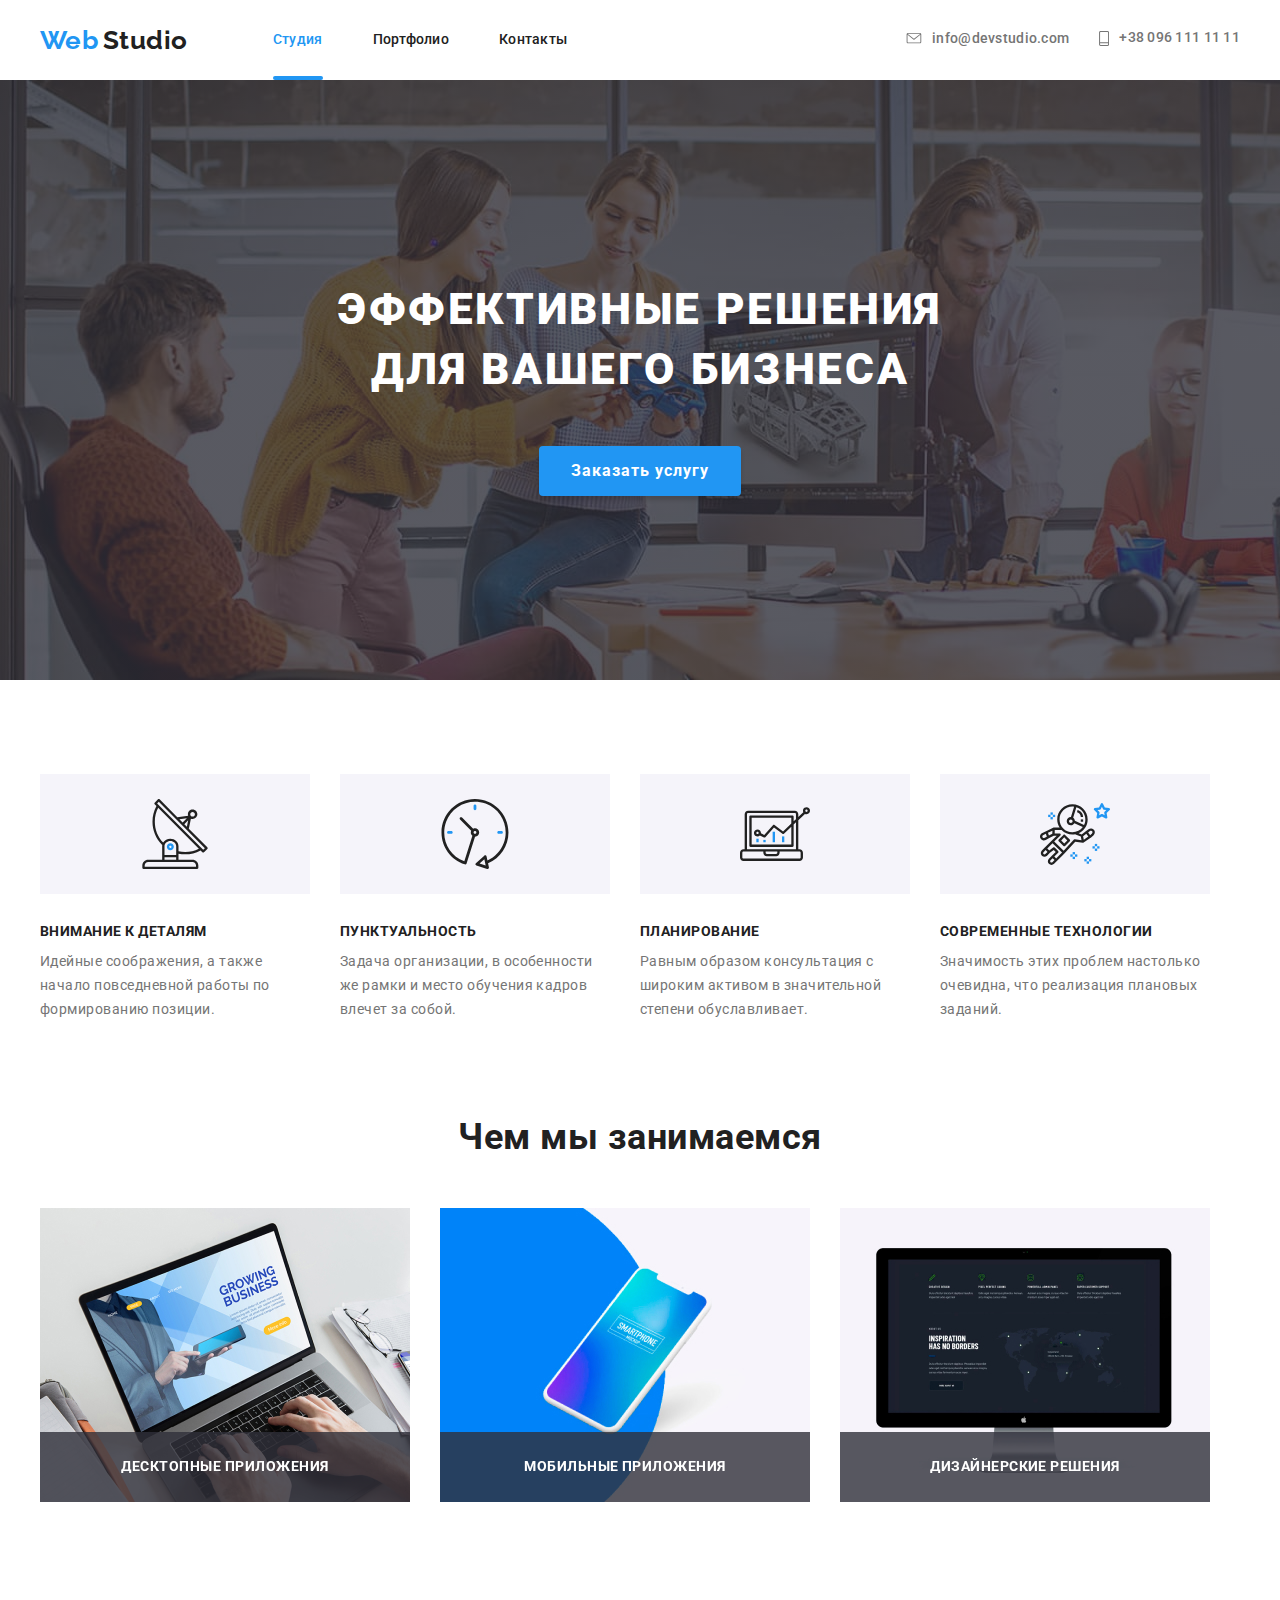
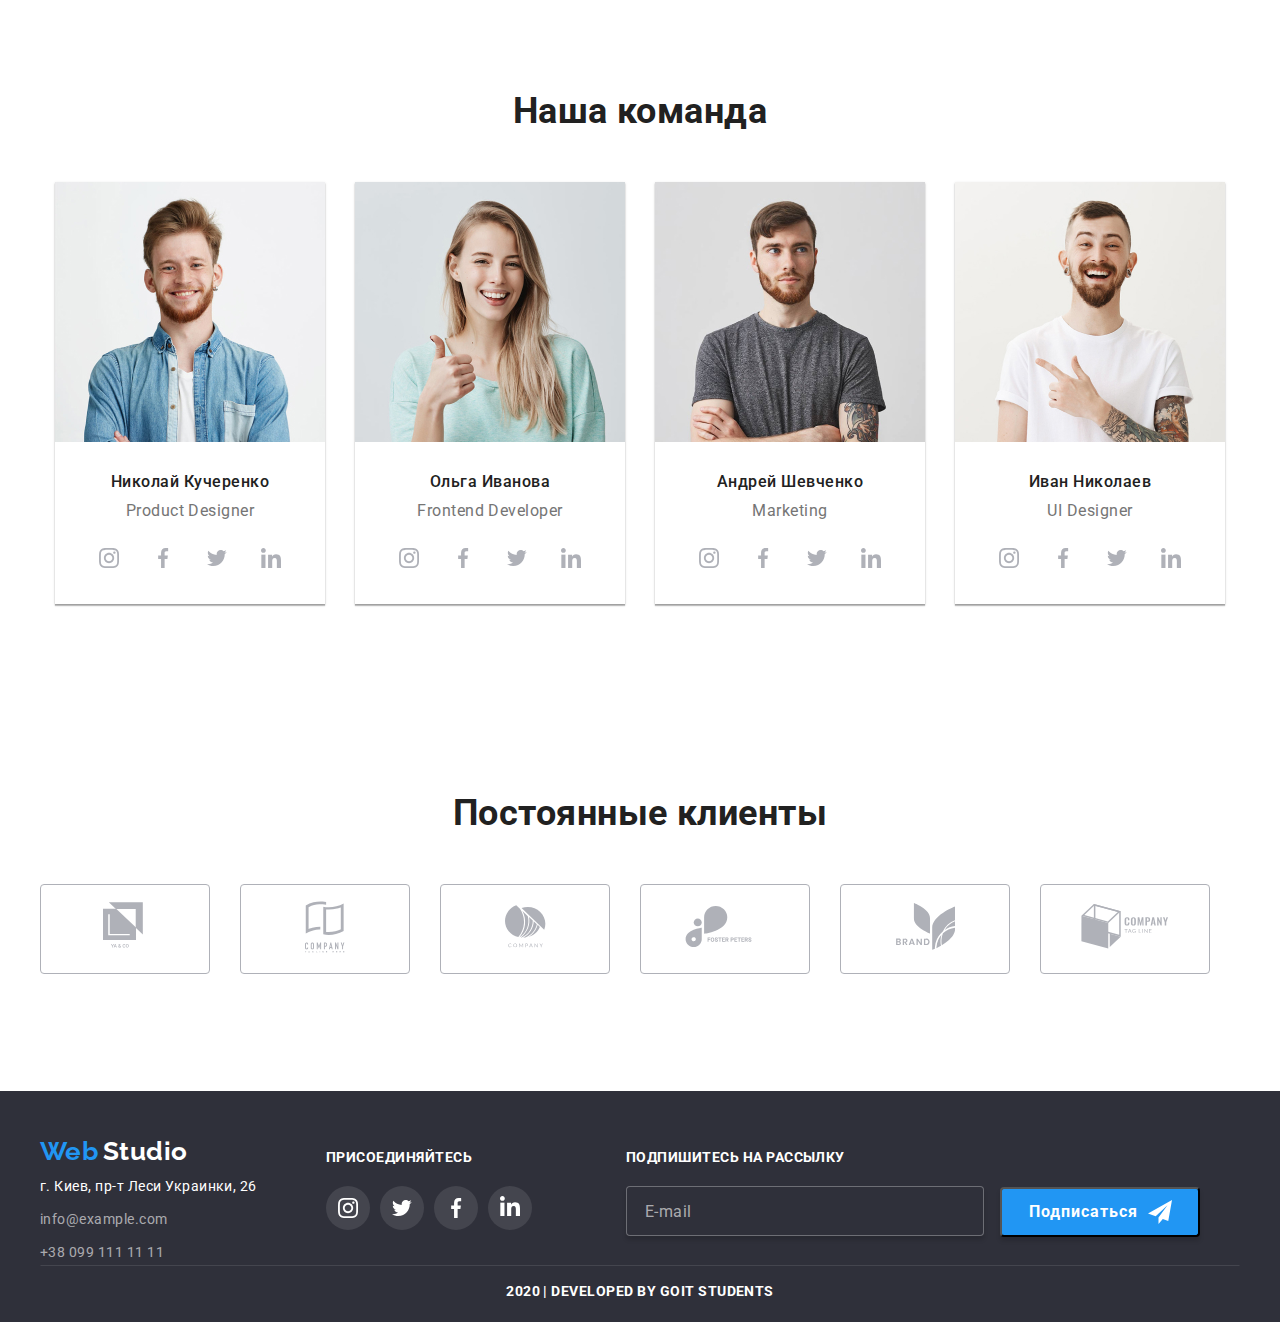
==== commit 90bfe5ff: "11" ====
--- a/index.html
+++ b/index.html
@@ -588,6 +588,23 @@
               </li>
             </ul>
           </div>
+          <div class="third-container">
+            <b class="first-footer-communication">Подпишитесь на рассылку</b>
+            <br />
+            <input
+              type="email"
+              name="footer-email"
+              id="footer-email"
+              placeholder="E-mail"
+              class="footer-email"
+            />
+            <button class="footer-button">
+              Подписаться
+              <svg class="button-svg" width="24" height="24">
+                <use href="./images/svg/fly.svg#fly"></use>
+              </svg>
+            </button>
+          </div>
         </div>
         <p class="second-footer-communication">
           2020 | Developed by GoIT Students
--- a/style.css
+++ b/style.css
@@ -167,6 +167,7 @@
   margin-bottom: 0px;
 }
 .first-footer-communication {
+
   color: var(--white-color);
   font-weight: 700;
   font-size: 14px;
@@ -192,6 +193,52 @@
   margin-left: 69px;
   margin-top: 57px;
 }
+.third-container{
+  display: inline-block;
+  margin-top: 57px;
+  margin-left: 94px;
+}
+.footer-email{
+  margin-top: 20px;
+  width: 358px;
+  height: 50px;
+  background-color: #2f303a ;
+  border: 1px solid rgba(255, 255, 255, 0.3);
+  box-shadow: 0px 4px 4px rgba(0, 0, 0, 0.15);
+  border-radius: 4px;
+}
+.footer-email::placeholder{
+  font-size: 16px;
+  line-height: 1.25;
+  padding-top: 15px;
+  padding-bottom: 15px;
+  padding-left: 16px;
+  color: rgba(255, 255, 255, 0.6);
+  letter-spacing: 0.03em;
+}
+.footer-button{
+  display: inline-flex;
+  align-items: center;
+  justify-content: center;
+  margin-left: 12px;
+  height: 50px;
+  width: 200px;
+  background-color: var(--accent-color);
+  color: #FFFFFF;
+  box-shadow: 0px 4px 4px rgba(0, 0, 0, 0.15);
+  border-radius: 4px;
+  font-weight: 700;
+  font-size: 16px;
+  line-height: 1.87;
+  letter-spacing: 0.06em;
+}
+.button-svg{
+  margin-left: 10px;
+  fill: var(--white-color);
+
+}
+
+
 .footer-list {
   display: flex;
 }
@@ -268,6 +315,7 @@
 }
 .modal {
   position: absolute;
+  z-index: 3;
   background-color: #fff;
   height: 581px;
   width: 528px;
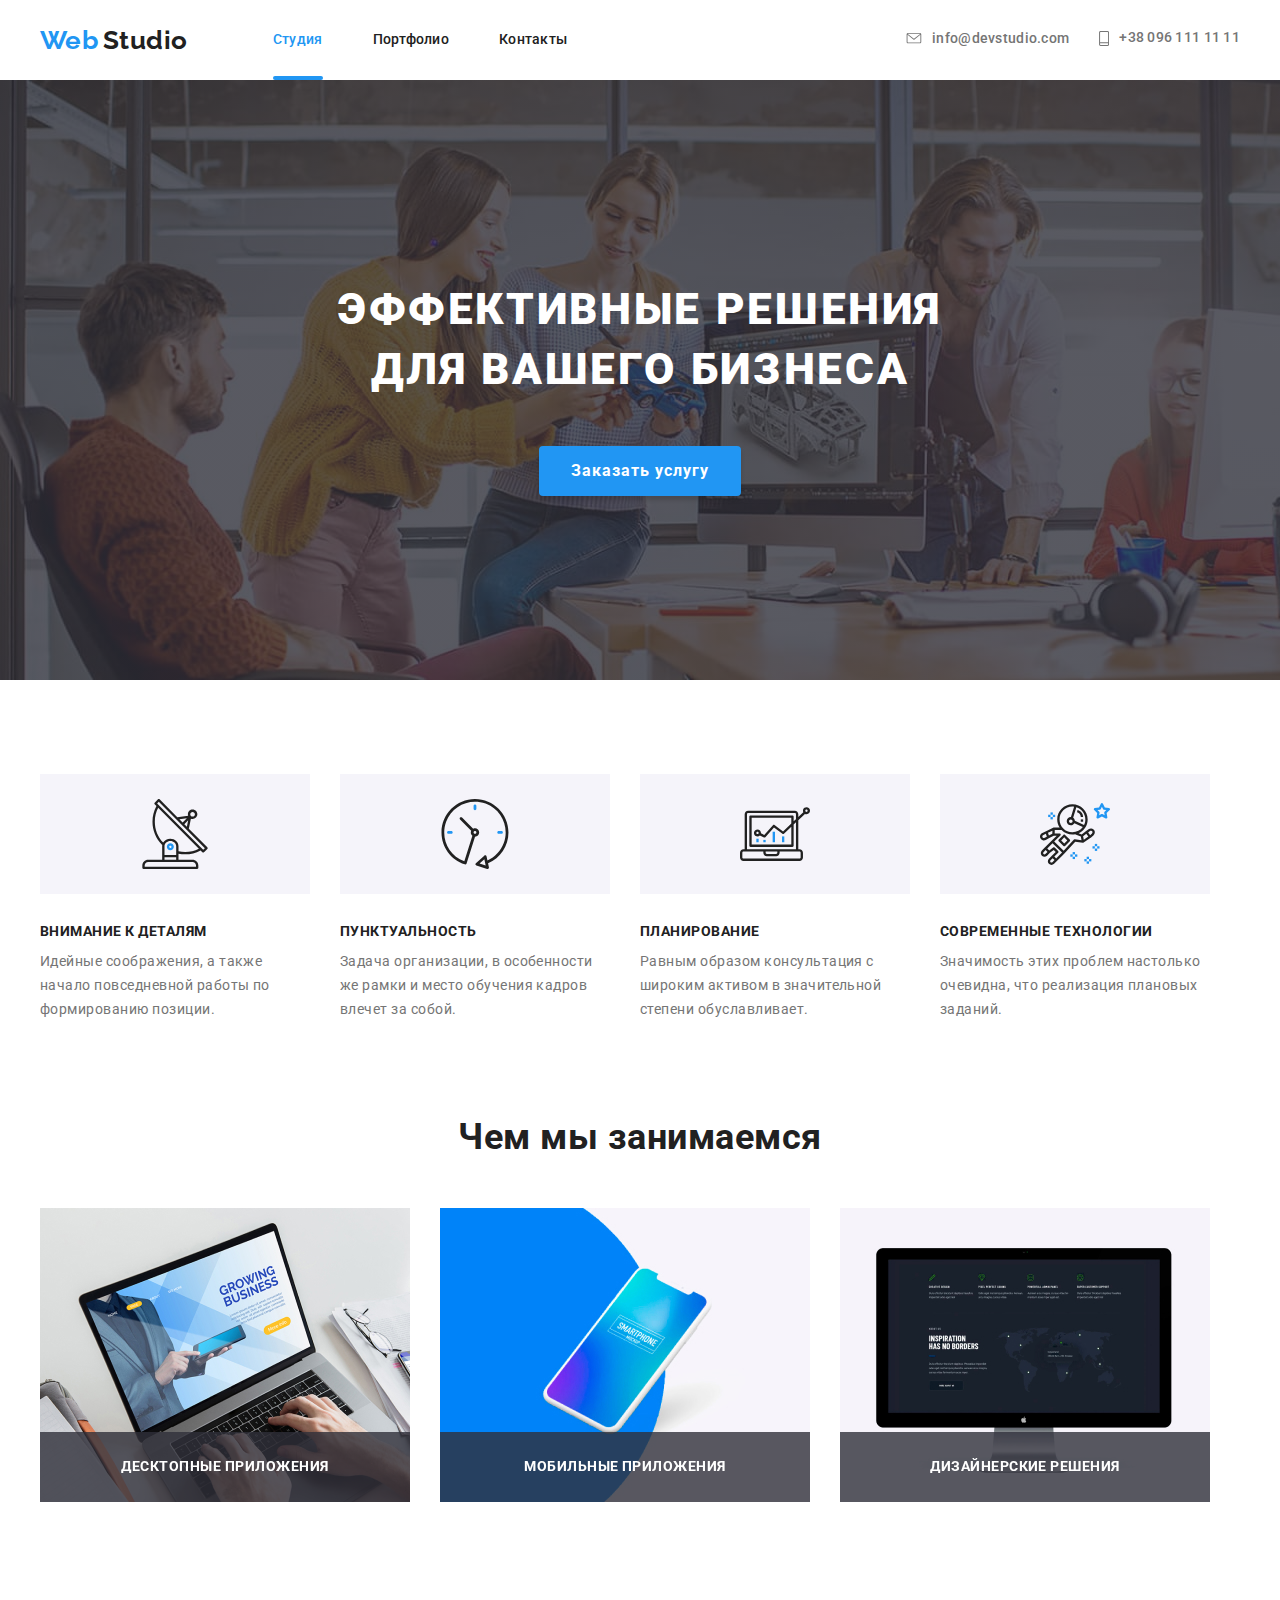
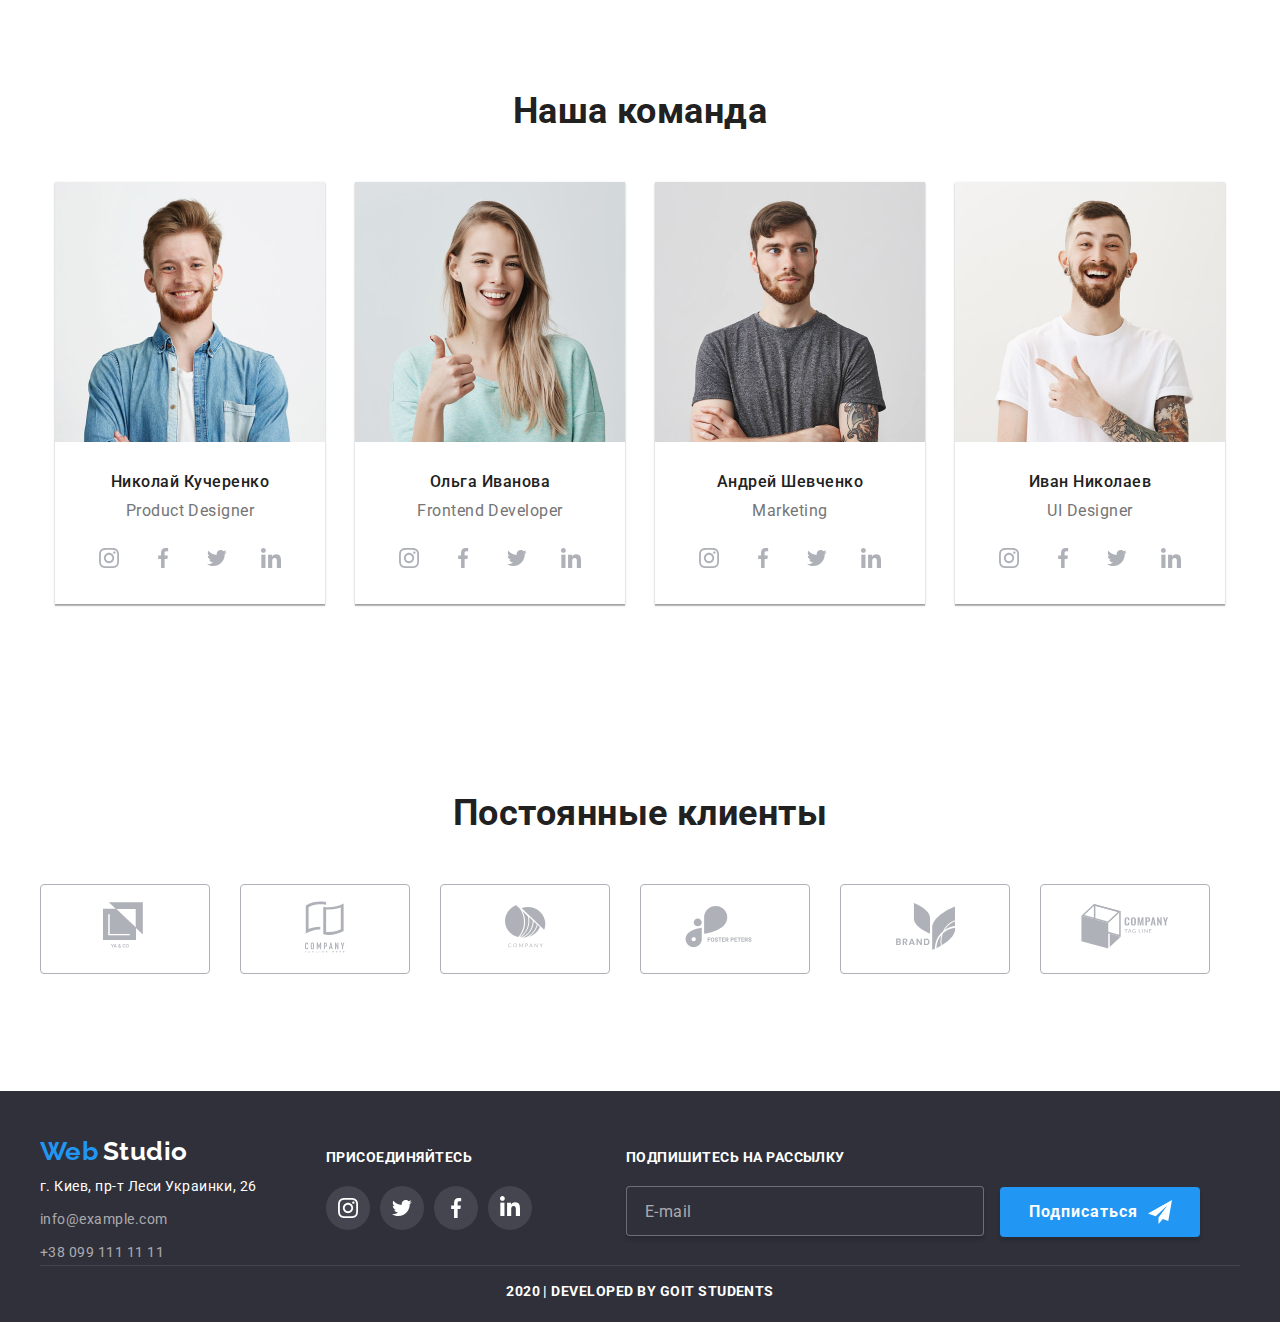
==== commit 43450373: "11" ====
--- a/index.html
+++ b/index.html
@@ -92,7 +92,7 @@
                   id="checkbox"
                   class="checkbox"
                 />
-                <label for="" class="checkbox-label"
+                <label for="checkbox" class="checkbox-label"
                   >Соглашаюсь с рассылкой и принимаю
                   <a href="" class="modal-link">Условия договора</a></label
                 >
--- a/style.css
+++ b/style.css
@@ -226,6 +226,7 @@
   background-color: var(--accent-color);
   color: #FFFFFF;
   box-shadow: 0px 4px 4px rgba(0, 0, 0, 0.15);
+  border: none;
   border-radius: 4px;
   font-weight: 700;
   font-size: 16px;
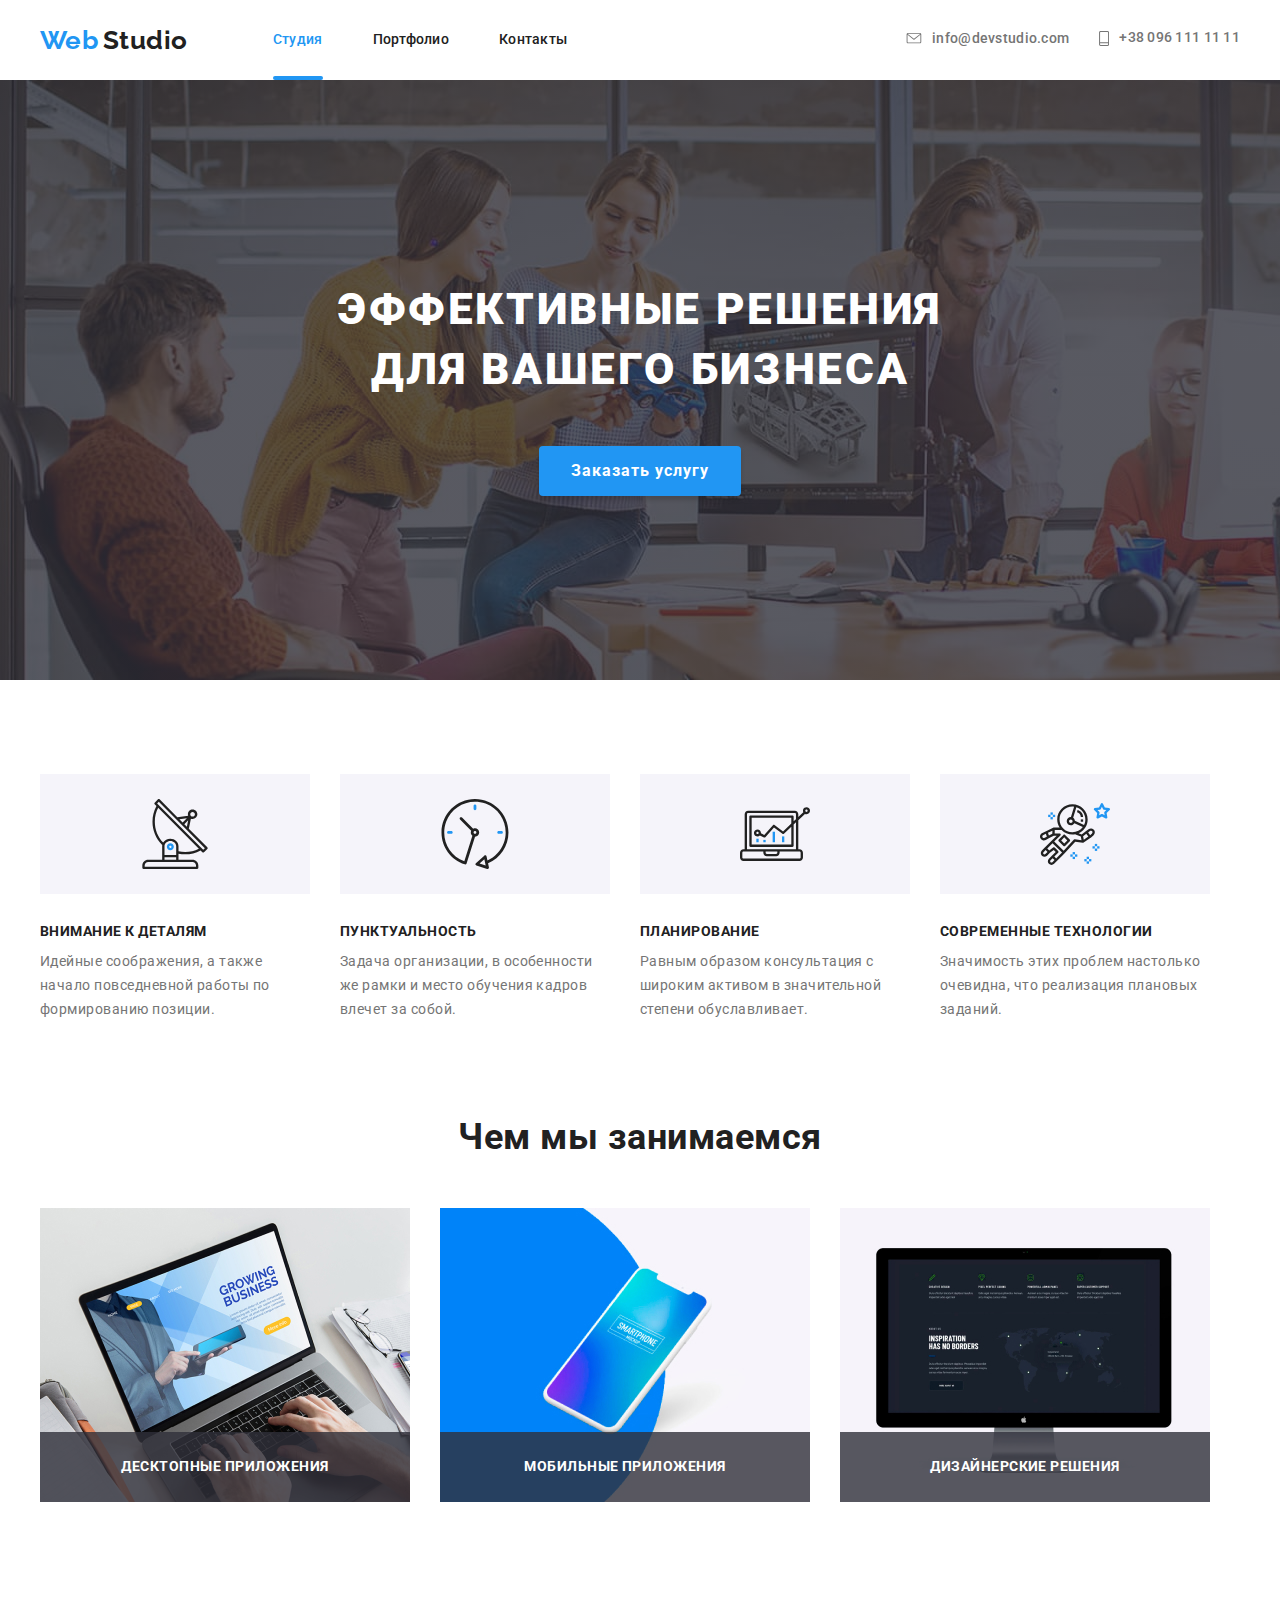
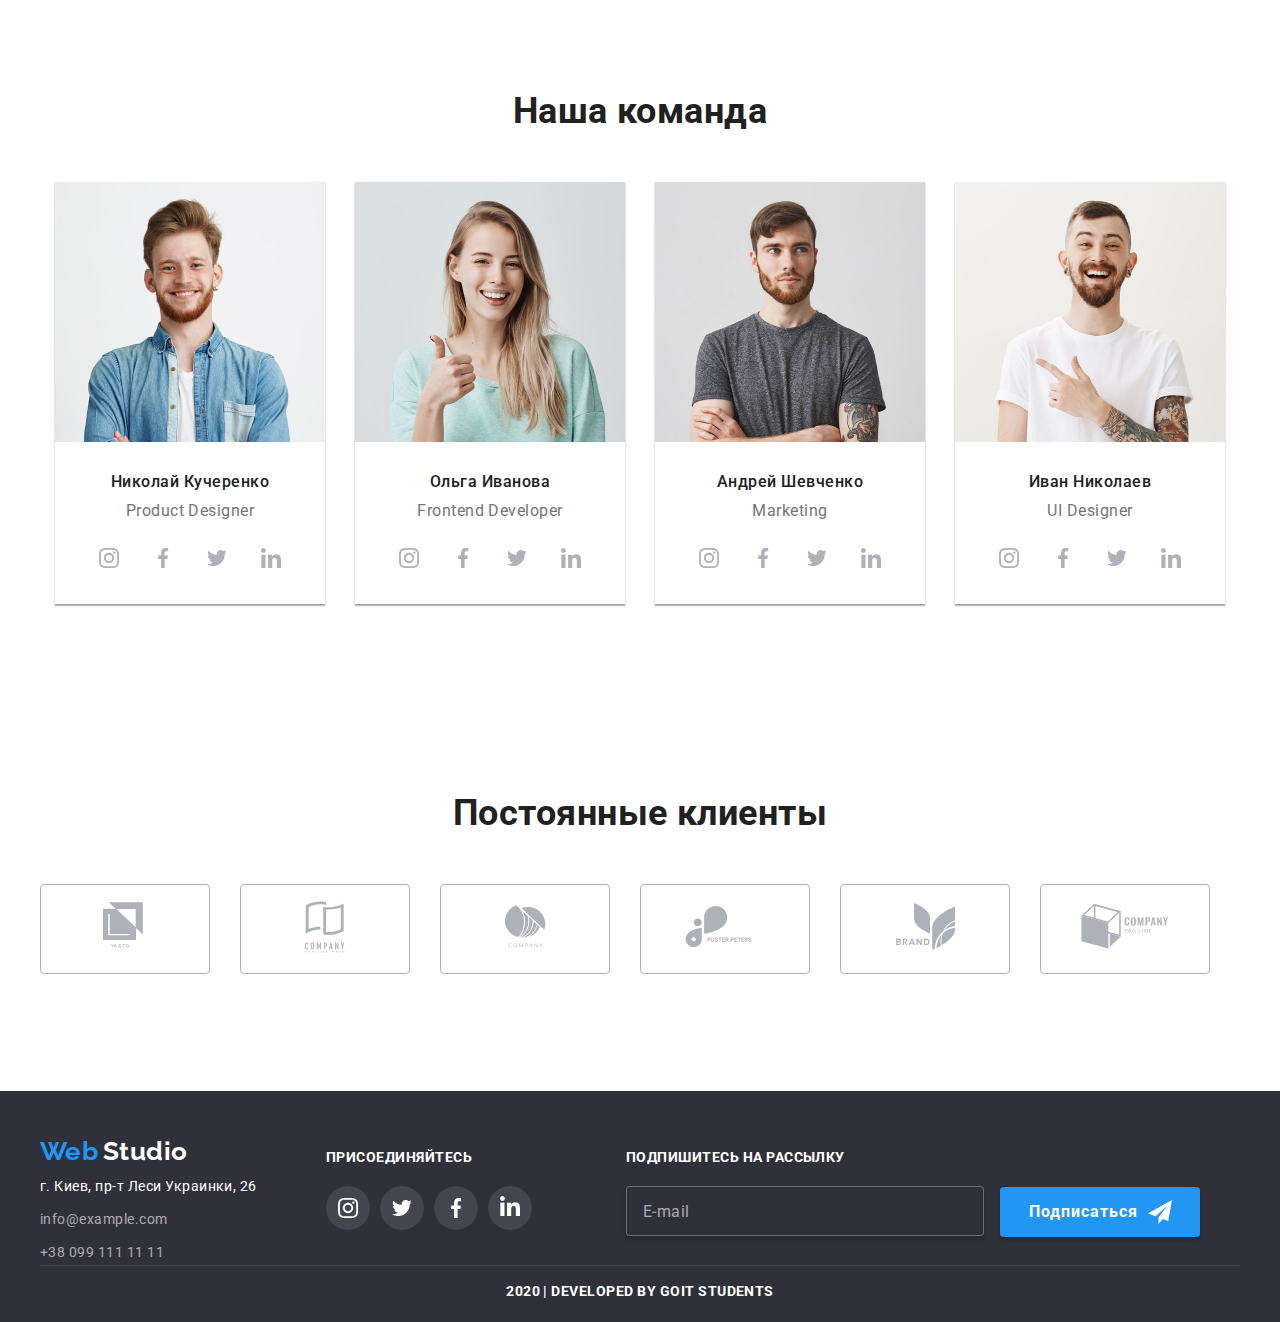
==== commit f9cc1dce: "12" ====
--- a/index.html
+++ b/index.html
@@ -75,29 +75,69 @@
               <p class="modal-title">
                 Оставьте свои данные, мы вам перезвоним
               </p>
-
-              <input type="text" name="name" id="name" class="name" />
-              <input type="tel" name="tel" id="tel" class="tel" />
-              <input type="email" name="email" id="email" class="modal-email" />
-              <textarea
-                name="comment"
-                id="comment"
-                placeholder="Комментарий"
-              ></textarea>
-              <br />
-              <div role="group" class="div-checkbox">
-                <input
-                  type="checkbox"
-                  name="checkbox"
-                  id="checkbox"
-                  class="checkbox"
-                />
-                <label for="checkbox" class="checkbox-label"
-                  >Соглашаюсь с рассылкой и принимаю
-                  <a href="" class="modal-link">Условия договора</a></label
-                >
-              </div>
-              <a href="" class="hero-button">Отправить</a>
+              <form action="" autocomplete="off">
+                <label class="form-field">
+                  <input
+                    type="text"
+                    name="name"
+                    id="name"
+                    class="form name"
+                    placeholder=" "
+                  />
+                  <span class="label">Имя</span>
+                  <svg width="18" height="18" class="modal-icon">
+                    <use href="./images/svg/persone.svg#persone"></use>
+                  </svg>
+                </label>
+                <label class="form-field">
+                  <input
+                    type="tel"
+                    name="tel"
+                    id="tel"
+                    class="form tel"
+                    placeholder=" "
+                  />
+                  <span class="label">Телефон</span>
+                  <svg width="18" height="18" class="modal-icon">
+                    <use href="./images/svg/modal-phone.svg#modal-phone"></use>
+                  </svg>
+                </label>
+                <label class="form-field">
+                  <input
+                    type="email"
+                    name="email"
+                    id="email"
+                    class="form modal-email"
+                    placeholder=" "
+                  />
+                  <span class="label">Почта</span>
+                  <svg width="18" height="18" class="modal-icon">
+                    <use href="./images/svg/modal-email.svg#modal-email"></use>
+                  </svg>
+                </label>
+
+                <textarea
+                  name="comment"
+                  id="comment"
+                  placeholder="Комментарий"
+                ></textarea>
+                <br />
+                <div role="group" class="div-checkbox">
+                  <label for="checkbox" class="checkbox-label">
+                    <input
+                      type="checkbox"
+                      name="checkbox"
+                      id="checkbox"
+                      class="checkbox"
+                    />
+                    <span class="custom-checkbox"></span>
+                    Соглашаюсь с рассылкой и принимаю
+                    <a href="" class="modal-link">Условия договора</a></label
+                  >
+                </div>
+
+                <a href="" class="hero-button">Отправить</a>
+              </form>
             </div>
           </div>
         </div>
--- a/style.css
+++ b/style.css
@@ -200,8 +200,10 @@
 }
 .footer-email{
   margin-top: 20px;
+  padding-left: 16px;
   width: 358px;
   height: 50px;
+  color: var(--white-color);
   background-color: #2f303a ;
   border: 1px solid rgba(255, 255, 255, 0.3);
   box-shadow: 0px 4px 4px rgba(0, 0, 0, 0.15);
@@ -212,7 +214,7 @@
   line-height: 1.25;
   padding-top: 15px;
   padding-bottom: 15px;
-  padding-left: 16px;
+  margin-left: 16px;
   color: rgba(255, 255, 255, 0.6);
   letter-spacing: 0.03em;
 }
@@ -308,6 +310,7 @@
   background-color: var(--accent-color);
   padding: 10px 32px;
   box-shadow: 0px 4px 4px rgba(0, 0, 0, 0.15);
+  border: none;
   border-radius: 4px;
   font-weight: 700;
   font-size: 16px;
@@ -316,17 +319,18 @@
 }
 .modal {
   position: absolute;
-  z-index: 3;
   background-color: #fff;
   height: 581px;
   width: 528px;
-
+box-shadow: 0px 2px 1px rgba(0, 0, 0, 0.2), 0px 1px 1px rgba(0, 0, 0, 0.14), 0px 1px 3px rgba(0, 0, 0, 0.12);
+border-radius: 4px;
   bottom: 50%;
   right: 50%;
   transform: translate(50%, 50%);
 }
-.backdrop {
-  position: fixed;
+ .backdrop {
+   /* position: fixed;  */ 
+   position: relative; 
   background-color: rgba(0, 0, 0, 0.2);
   top: 0;
   left: 0;
@@ -347,6 +351,7 @@
   padding: 6px;
   border: 1px solid rgba(0, 0, 0, 0.1);
   border-radius: 50%;
+  background-color: var(--white-color);
 }
 .backdrop.is-hidden {
   opacity: 0;
@@ -372,38 +377,74 @@
   text-align: center;
   letter-spacing: 0.03em;
 }
-.name {
-  margin-top: 30px;
+.form-field{
+  position: relative;
+}
+.form-field:focus-within .label,
+.form:not(:placeholder-shown) + .label{
+  transform: translateY(-30px) translateX(-25px);
+  color: var(--accent-color);
+}
+.form-field:focus-within .modal-icon,
+.form:not(:placeholder-shown) ~ .modal-icon{
+  fill: var(--accent-color);
+}
+
+.label{
+  position: absolute;
+  top: 2px; 
+  left: 42px;
+  line-height: 1.14;
+  letter-spacing: 0.01em;
+  font-size: 14px;
+  transition: transform 250ms cubic-bezier(0.4, 0, 0.2, 1); 
+}
+.form {
+  padding-left: 42px;
+  margin-bottom: 28px;
   width: 448px;
   height: 40px;
   border: 1px solid rgba(33, 33, 33, 0.2);
-}
-.tel {
-  margin-top: 28px;
-  width: 448px;
-  height: 40px;
-  border: 1px solid rgba(33, 33, 33, 0.2);
-}
-.modal-email {
-  margin-top: 28px;
-  width: 448px;
-  height: 40px;
-  border: 1px solid rgba(33, 33, 33, 0.2);
+  border-radius: 4px;
+}
+.modal-icon{
+  position: absolute;
+  top: 0; 
+  left: 19px;
+  fill: var(--title-color);
+  transition: fill 250ms cubic-bezier(0.4, 0, 0.2, 1) ;
+}
+.name{
+  margin-top: 30px;
 }
 textarea {
+  padding: 12px 16px;
   margin-left: auto;
   margin-right: auto;
-  margin-top: 28px;
   resize: none;
   width: 448px;
   height: 120px;
   border: 1px solid rgba(33, 33, 33, 0.2);
 }
-textarea::placeholder {
-  padding: 12px 16px;
-}
+
 .checkbox {
-  margin-right: 9px;
+  position: absolute;
+  width: 1px;
+  height: 1px;
+  margin: -1px;
+  padding: 0;
+  overflow: hidden;
+  border: 0;
+  clip: rect(0 0 0 0)
+
+}
+.custom-checkbox{
+  display: inline-block;
+  width: 16px;
+  height: 15px;
+  border: 2px solid var(--title-color);
+  border-radius: 4px;
+
 }
 
 .div-checkbox {
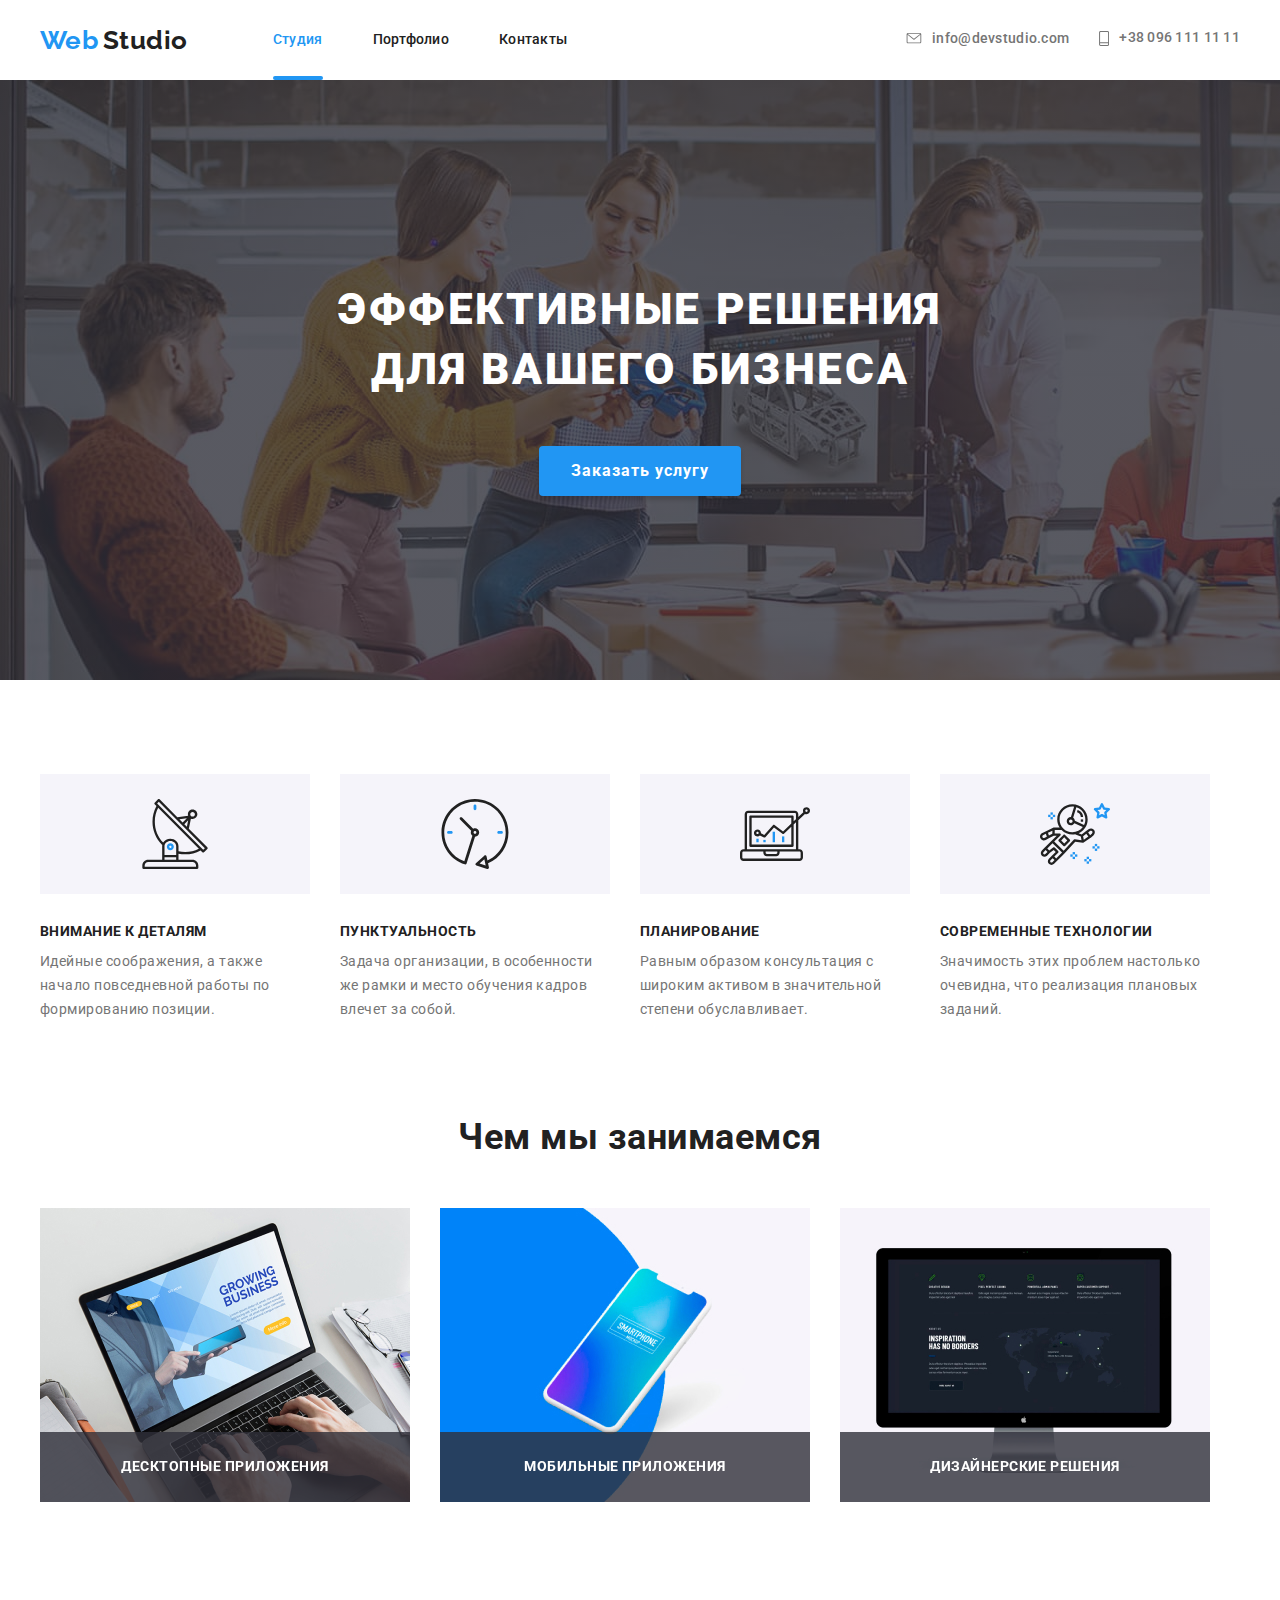
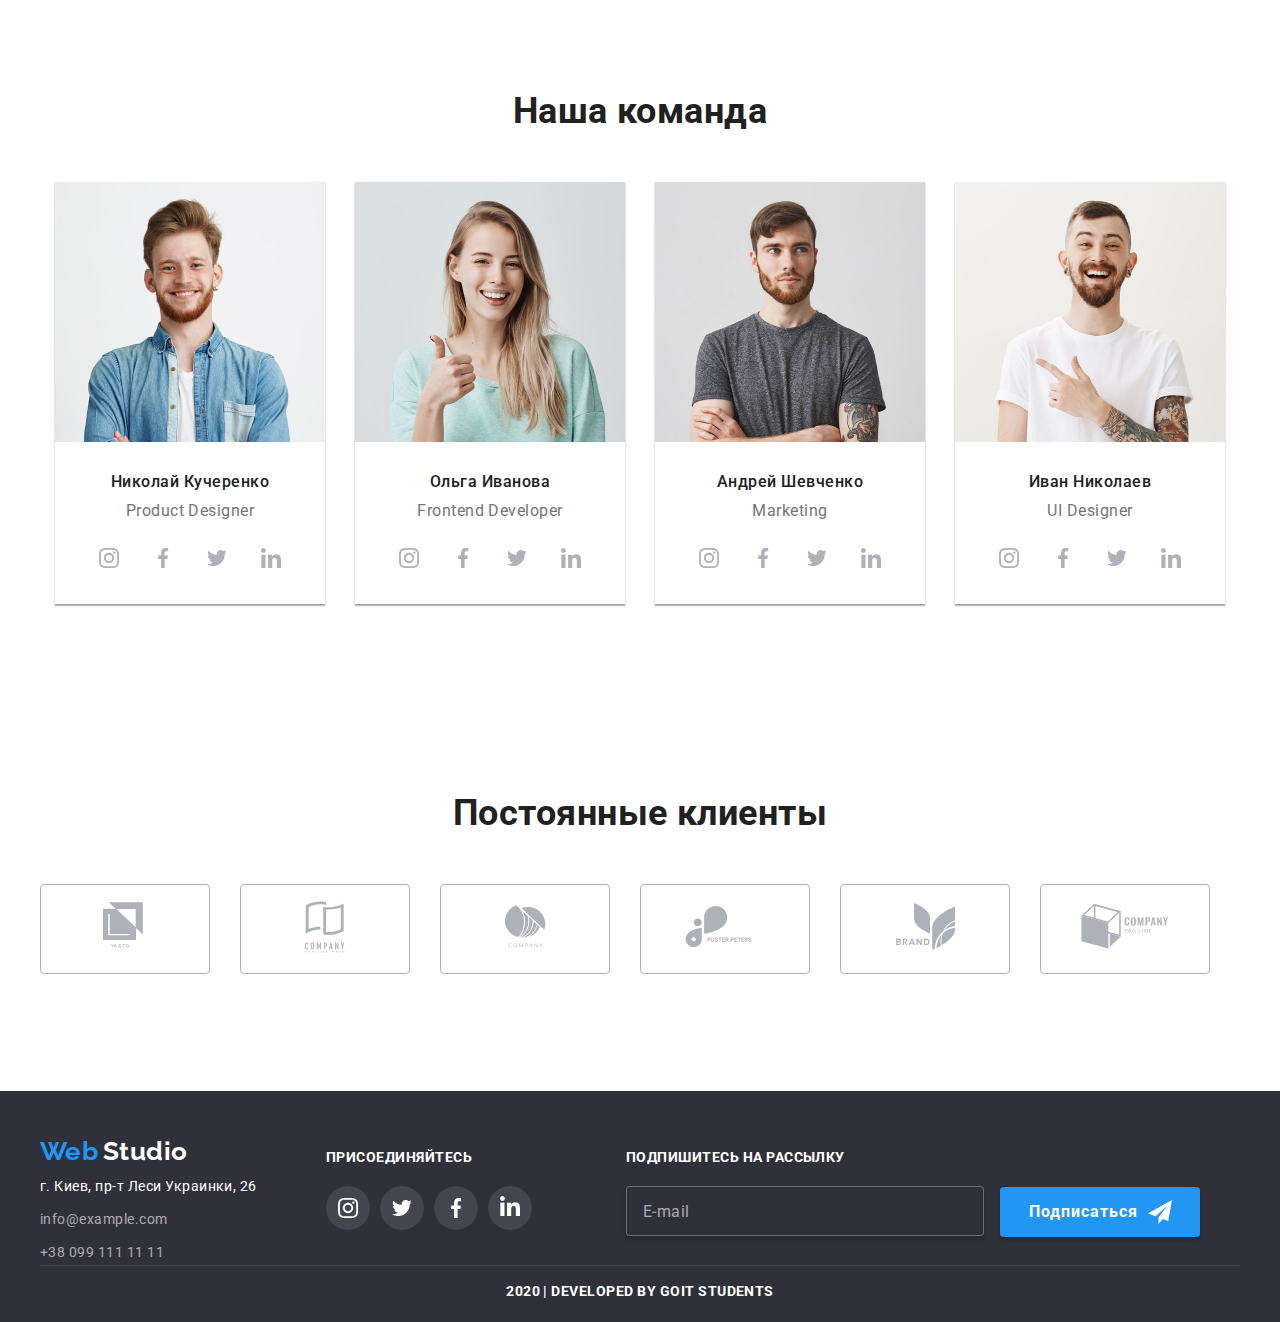
==== commit 4259de75: "12" ====
--- a/index.html
+++ b/index.html
@@ -123,13 +123,8 @@
                 ></textarea>
                 <br />
                 <div role="group" class="div-checkbox">
-                  <label for="checkbox" class="checkbox-label">
-                    <input
-                      type="checkbox"
-                      name="checkbox"
-                      id="checkbox"
-                      class="checkbox"
-                    />
+                  <label class="checkbox-label">
+                    <input type="checkbox" name="checkbox" class="checkbox" />
                     <span class="custom-checkbox"></span>
                     Соглашаюсь с рассылкой и принимаю
                     <a href="" class="modal-link">Условия договора</a></label
--- a/style.css
+++ b/style.css
@@ -329,8 +329,8 @@
   transform: translate(50%, 50%);
 }
  .backdrop {
-   /* position: fixed;  */ 
-   position: relative; 
+  position: fixed;  
+   
   background-color: rgba(0, 0, 0, 0.2);
   top: 0;
   left: 0;
@@ -389,7 +389,6 @@
 .form:not(:placeholder-shown) ~ .modal-icon{
   fill: var(--accent-color);
 }
-
 .label{
   position: absolute;
   top: 2px; 
@@ -440,28 +439,41 @@
 }
 .custom-checkbox{
   display: inline-block;
+  margin-right: 7px;
   width: 16px;
   height: 15px;
   border: 2px solid var(--title-color);
   border-radius: 4px;
 
 }
-
-.div-checkbox {
+.checkbox:checked + .custom-checkbox{
+  background-color: var(--accent-color);
+  background-origin: border-box;
+  background-image: url(./images/svg/modal-check.svg);
+  background-size: cover;
+  border: none;
+}
+/* .div-checkbox {
   display: flex;
   justify-content: center;
   align-items: center;
   margin-top: 20px;
   margin-left: auto;
   margin-right: auto;
-}
-.checkbox-label {
+}*/
+.checkbox-label { 
+  display: flex;
+  align-items: center;
+  justify-content: center;
+  margin-top: 20px;
   font-size: 14px;
   line-height: 1.71;
   letter-spacing: 0.03em;
 }
 .modal-link {
+  margin-left: 3px;
   color: var(--accent-color);
+  
 }
 
 /* Avantages  */
